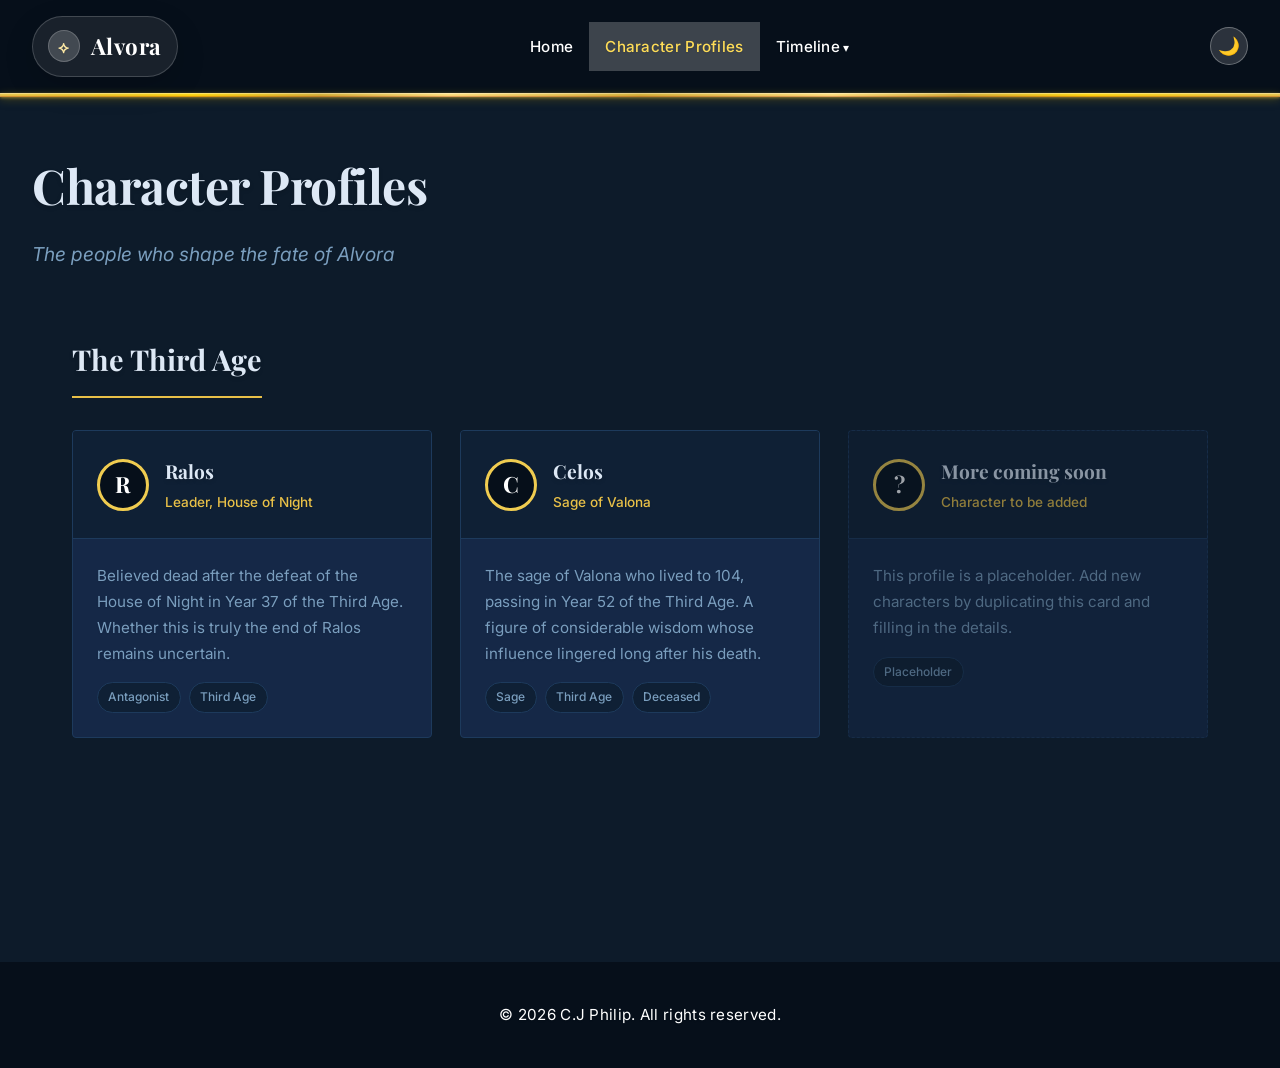
==== character-profiles.html @ 3d341a31 "Add files via upload" ====
<!DOCTYPE html>
<html lang="en">
<head>
    <meta charset="UTF-8">
    <meta name="viewport" content="width=device-width, initial-scale=1.0">
    <title>Character Profiles — Alvora</title>
    <link rel="icon" type="image/png" href="favicon.png">
    <link rel="preconnect" href="https://fonts.googleapis.com">
    <link rel="preconnect" href="https://fonts.gstatic.com" crossorigin>
    <link href="https://fonts.googleapis.com/css2?family=Inter:wght@300;400;500;600;700&family=Playfair+Display:wght@400;600;700&display=swap" rel="stylesheet">
    <link rel="stylesheet" href="styles.css">
    <meta id="meta-theme-color" name="theme-color" content="#071025">
    <script src="theme.js" defer></script>
</head>
<body>
    <header>
        <nav>
            <a href="index.html" class="logo"><span>Alvora</span></a>
            <button class="hamburger-menu" aria-label="Toggle menu"
                onclick="this.classList.toggle('active');document.querySelector('.nav-links').classList.toggle('mobile-open');">
                <span></span><span></span><span></span>
            </button>
            <ul class="nav-links">
                <li><a href="index.html">Home</a></li>
                <li><a href="character-profiles.html">Character Profiles</a></li>
                <li class="dropdown">
                    <span class="dropdown-toggle" role="button" aria-haspopup="true" aria-expanded="false">Timeline</span>
                    <div class="dropdown-content">
                        <a href="FirstAgeTimeline.html">First Age Timeline</a>
                        <a href="SecondAgeTimeline.html">Second Age Timeline</a>
                        <a href="ThirdAgeTimeline.html">Third Age Timeline</a>
                    </div>
                </li>
            </ul>
            <button class="theme-toggle" id="theme-toggle" aria-label="Toggle theme" aria-pressed="false">🌙</button>
        </nav>
    </header>

    <div class="page-content-wrapper">
        <div class="page-hero">
            <h1>Character Profiles</h1>
            <p class="subtitle">The people who shape the fate of Alvora</p>
        </div>

        <section class="profiles-section fade-in-section">
            <div class="age-group">
                <h2 class="age-label">The Third Age</h2>
                <div class="profiles-grid">

                    <div class="profile-card">
                        <div class="profile-header">
                            <div class="profile-avatar">R</div>
                            <div class="profile-meta">
                                <h3 class="profile-name">Ralos</h3>
                                <p class="profile-role">Leader, House of Night</p>
                            </div>
                        </div>
                        <div class="profile-body">
                            <p class="profile-desc">Believed dead after the defeat of the House of Night in Year 37 of the Third Age. Whether this is truly the end of Ralos remains uncertain.</p>
                            <div class="profile-tags">
                                <span class="tag">Antagonist</span>
                                <span class="tag">Third Age</span>
                            </div>
                        </div>
                    </div>

                    <div class="profile-card">
                        <div class="profile-header">
                            <div class="profile-avatar">C</div>
                            <div class="profile-meta">
                                <h3 class="profile-name">Celos</h3>
                                <p class="profile-role">Sage of Valona</p>
                            </div>
                        </div>
                        <div class="profile-body">
                            <p class="profile-desc">The sage of Valona who lived to 104, passing in Year 52 of the Third Age. A figure of considerable wisdom whose influence lingered long after his death.</p>
                            <div class="profile-tags">
                                <span class="tag">Sage</span>
                                <span class="tag">Third Age</span>
                                <span class="tag">Deceased</span>
                            </div>
                        </div>
                    </div>

                    <div class="profile-card profile-placeholder">
                        <div class="profile-header">
                            <div class="profile-avatar">?</div>
                            <div class="profile-meta">
                                <h3 class="profile-name">More coming soon</h3>
                                <p class="profile-role">Character to be added</p>
                            </div>
                        </div>
                        <div class="profile-body">
                            <p class="profile-desc">This profile is a placeholder. Add new characters by duplicating this card and filling in the details.</p>
                            <div class="profile-tags">
                                <span class="tag">Placeholder</span>
                            </div>
                        </div>
                    </div>

                </div>
            </div>
        </section>
    </div>

    <footer><p>© 2026 C.J Philip. All rights reserved.</p></footer>

    <script src="scroll-animations.js"></script>

    <style>
        .profiles-section { max-width: 1200px; margin: 0 auto; padding: 2rem 2rem 5rem; }
        .age-group { margin-bottom: 4rem; }
        .age-label {
            font-family: 'Playfair Display', 'Georgia', serif;
            font-size: 1.8rem; font-weight: 700;
            color: var(--dark-text); margin-bottom: 2rem;
            padding-bottom: 0.75rem;
            border-bottom: 2px solid var(--accent); display: inline-block;
        }
        .profiles-grid { display: grid; grid-template-columns: repeat(auto-fill, minmax(300px, 1fr)); gap: 1.75rem; }
        .profile-card { background: var(--surface); border: 1px solid var(--border); border-radius: 4px; overflow: hidden; transition: all 0.3s ease; }
        .profile-card:hover { border-color: var(--accent); box-shadow: 0 8px 24px rgba(0,0,0,0.1); transform: translateY(-2px); }
        .profile-placeholder { opacity: 0.6; border-style: dashed; }
        .profile-header { display: flex; align-items: center; gap: 1rem; padding: 1.5rem; background: var(--cream); border-bottom: 1px solid var(--border); }
        .profile-avatar {
            width: 52px; height: 52px; border-radius: 50%;
            background: var(--primary); color: white;
            font-family: 'Playfair Display', serif; font-size: 1.4rem; font-weight: 700;
            display: flex; align-items: center; justify-content: center;
            flex-shrink: 0; border: 3px solid var(--gold);
        }
        .profile-name { font-family: 'Playfair Display', 'Georgia', serif; font-size: 1.2rem; font-weight: 700; color: var(--dark-text); margin: 0 0 0.2rem; }
        .profile-role { font-size: 0.85rem; color: var(--accent); font-weight: 500; margin: 0; }
        .profile-body { padding: 1.5rem; }
        .profile-desc { color: var(--gray); font-size: 0.95rem; line-height: 1.7; margin-bottom: 1rem; }
        .profile-tags { display: flex; flex-wrap: wrap; gap: 0.5rem; }
        .tag { background: var(--cream); border: 1px solid var(--border); color: var(--gray); font-size: 0.75rem; font-weight: 500; padding: 0.25rem 0.65rem; border-radius: 999px; }
        @media (max-width: 768px) {
            .profiles-section { padding: 1.5rem 1.5rem 3rem; }
            .profiles-grid { grid-template-columns: 1fr; }
            .age-label { font-size: 1.5rem; }
        }
    </style>
</body>
</html>
---- styles.css ----
* {
    margin: 0;
    padding: 0;
    box-sizing: border-box;
}

:root {
    --primary: #8b0000;
    --accent: #c41e3a;
    --light: #fff2d9;
    --cream: #f5ead3;
    --surface: #ffffff;
    --gold: #d4af37;
    --gray: #5a5a5a;
    --border: #d4cfc4;
    --dark-text: #1a1a1a;
    --base-text-size: 16px;
    --transition-speed: 0.8s;
    --header-bg: #8b0000;
    --footer-bg: #8b0000;
}

/* ── Dark mode: auto (system) ───────────────────────────── */
@media (prefers-color-scheme: dark) {
    :root:not([data-theme="light"]) {
        --primary:   #060f1a;
        --accent:    #e8c048;
        --light:     #0d1b2a;
        --cream:     #0f2035;
        --surface:   #152847;
        --gold:      #f0cc50;
        --gray:      #7a9ebe;
        --border:    #1d3a5c;
        --dark-text: #dde8f5;
        --header-bg: #060f1a;
        --footer-bg: #060f1a;
    }
}

/* ── Dark mode: manual override ─────────────────────────── */
[data-theme="dark"] {
    --primary:   #060f1a;
    --accent:    #e8c048;
    --light:     #0d1b2a;
    --cream:     #0f2035;
    --surface:   #152847;
    --gold:      #f0cc50;
    --gray:      #7a9ebe;
    --border:    #1d3a5c;
    --dark-text: #dde8f5;
    --header-bg: #060f1a;
    --footer-bg: #060f1a;
}

/* ── Light mode: manual override ────────────────────────── */
[data-theme="light"] {
    --primary:   #8b0000;
    --accent:    #c41e3a;
    --light:     #fff2d9;
    --cream:     #f5ead3;
    --surface:   #ffffff;
    --gold:      #d4af37;
    --gray:      #5a5a5a;
    --border:    #d4cfc4;
    --dark-text: #1a1a1a;
    --header-bg: #8b0000;
    --footer-bg: #8b0000;
}

body {
    font-family: 'Inter', -apple-system, BlinkMacSystemFont, 'Segoe UI', 'Helvetica Neue', Arial, sans-serif;
    background: var(--light);
    font-size: var(--base-text-size);
    color: var(--dark-text);
    line-height: 1.7;
    overflow-x: hidden;
    font-weight: 400;
    transition: background 0.3s ease, color 0.3s ease;
}

/* Subtle text shadow for all text */
h1, h2, h3, h4, h5, h6, p, a, span, li {
    text-shadow: 0 1px 2px rgba(0, 0, 0, 0.1);
}

/* Stronger shadow for headings */
h1, h2, h3 {
    text-shadow: 0 2px 4px rgba(0, 0, 0, 0.15);
}

/* Hide scrollbar but keep scroll functionality */
html {
    scrollbar-width: none; /* Firefox */
    -ms-overflow-style: none; /* IE and Edge */
}

html::-webkit-scrollbar {
    display: none; /* Chrome, Safari, Opera */
}

body {
    scrollbar-width: none; /* Firefox */
    -ms-overflow-style: none; /* IE and Edge */
}

body::-webkit-scrollbar {
    display: none; /* Chrome, Safari, Opera */
}

/* Page load fade-in (not header) */
.page-content-wrapper {
    opacity: 0;
    animation: pageLoad 0.8s ease-in-out forwards;
}

@keyframes pageLoad {
    to {
        opacity: 1;
    }
}

/* Header stays visible */
header {
    opacity: 1 !important;
    animation: none !important;
}

/* Scroll fade-in animations */
.fade-in-section {
    opacity: 0;
    transform: translateY(30px);
    transition: opacity 0.9s ease-out, transform 0.9s ease-out;
}

.fade-in-section.is-visible {
    opacity: 1;
    transform: translateY(0);
}

/* Stagger animation delays for multiple items */
.fade-in-section:nth-child(1) { transition-delay: 0.1s; }
.fade-in-section:nth-child(2) { transition-delay: 0.2s; }
.fade-in-section:nth-child(3) { transition-delay: 0.3s; }
.fade-in-section:nth-child(4) { transition-delay: 0.4s; }
.fade-in-section:nth-child(5) { transition-delay: 0.5s; }
.fade-in-section:nth-child(6) { transition-delay: 0.6s; }

/* Header */
header {
    background: var(--header-bg);
    color: white;
    padding: 1rem 2rem;
    position: sticky;
    top: 0;
    z-index: 1000;
    box-shadow: 0 2px 12px rgba(0,0,0,0.15);
    border-bottom: 4px solid var(--gold);
    transition: background 0.3s ease;
}

header::after {
    content: '';
    position: absolute;
    bottom: -4px;
    left: 0;
    right: 0;
    height: 4px;
    background: linear-gradient(
        to right,
        rgba(212, 175, 55, 0.3) 0%,
        rgba(255, 215, 0, 0.8) 15%,
        rgba(212, 175, 55, 1) 25%,
        rgba(255, 223, 128, 0.9) 35%,
        rgba(212, 175, 55, 1) 50%,
        rgba(255, 223, 128, 0.9) 65%,
        rgba(212, 175, 55, 1) 75%,
        rgba(255, 215, 0, 0.8) 85%,
        rgba(212, 175, 55, 0.3) 100%
    );
    box-shadow: 
        0 1px 3px rgba(212, 175, 55, 0.6),
        0 2px 8px rgba(255, 215, 0, 0.3),
        inset 0 1px 1px rgba(255, 255, 255, 0.4),
        inset 0 -1px 1px rgba(139, 0, 0, 0.3);
}

nav {
    max-width: 1400px;
    margin: 0 auto;
    display: flex;
    justify-content: space-between;
    align-items: center;
}

.logo {
    display: inline-flex;
    align-items: center;
    gap: 0.65rem;
    padding: 0.65rem 0.95rem;
    border-radius: 999px;
    font-family: 'Playfair Display', 'Georgia', serif;
    font-size: 1.4rem;
    font-weight: 700;
    color: white;
    text-decoration: none;
    letter-spacing: 0.5px;
    background: rgba(255, 255, 255, 0.08);
    border: 1px solid rgba(255, 255, 255, 0.18);
    box-shadow: 0 10px 30px rgba(0, 0, 0, 0.15);
    transition: transform 0.25s ease, background 0.25s ease, border-color 0.25s ease;
}

.logo::before {
    content: '⟡';
    display: inline-flex;
    align-items: center;
    justify-content: center;
    width: 2rem;
    height: 2rem;
    border-radius: 50%;
    background: rgba(255, 255, 255, 0.18);
    color: #fce8a4;
    font-size: 1rem;
    box-shadow: inset 0 0 0 1px rgba(255, 255, 255, 0.2);
}

.logo:hover {
    transform: translateY(-2px);
    background: rgba(255, 255, 255, 0.14);
    border-color: rgba(255, 255, 255, 0.28);
}

/* Hamburger Menu Button */
.hamburger-menu {
    display: none;
    flex-direction: column;
    gap: 6px;
    background: none;
    border: none;
    cursor: pointer;
    padding: 0.5rem;
    z-index: 1001;
}

.hamburger-menu span {
    width: 25px;
    height: 3px;
    background: white;
    border-radius: 2px;
    transition: all 0.5s ease-in-out;
}

.hamburger-menu.active span:nth-child(1) {
    transform: rotate(45deg) translate(10px, 10px);
}

.hamburger-menu.active span:nth-child(2) {
    opacity: 0;
}

.hamburger-menu.active span:nth-child(3) {
    transform: rotate(-45deg) translate(7px, -7px);
}

.nav-links {
    display: flex;
    gap: 0;
    list-style: none;
    align-items: center;
}

.nav-links li {
    position: relative;
}

.nav-links a, .nav-links .dropdown-toggle {
    color: white;
    text-decoration: none;
    font-weight: 500;
    font-size: 0.95rem;
    padding: 0.75rem 1rem;
    display: block;
    transition: all 0.8s ease-in-out;
    cursor: pointer;
    background: none;
    border: none;
    font-family: inherit;
    letter-spacing: 0.3px;
}

.nav-links a:hover, .nav-links .dropdown-toggle:hover {
    background: rgba(255,255,255,0.15);
}

.nav-links a.active,
.dropdown-content a.active,
.dropdown-toggle.active {
    background: rgba(255, 255, 255, 0.22);
    color: #ffdd57;
}

:root[data-theme="light"] .nav-links a.active,
:root[data-theme="light"] .dropdown-content a.active,
:root[data-theme="light"] .dropdown-toggle.active {
    color: var(--dark-text);
    background: rgba(255, 255, 255, 0.32);
}

.dropdown.open .dropdown-content {
    display: block;
}

/* Dropdown */
.dropdown {
    position: relative;
}

.dropdown-content {
    display: none;
    position: absolute;
    top: 100%;
    right: 0;
    left: auto;
    background: var(--light);
    min-width: 220px;
    box-shadow: 0 8px 24px rgba(0,0,0,0.2);
    z-index: 1001;
    border: 2px solid var(--accent);
    border-radius: 4px;
}

.dropdown:hover .dropdown-content {
    display: block;
}

.dropdown-content a {
    color: var(--dark-text);
    padding: 1rem 1.5rem;
    display: block;
    white-space: nowrap;
    transition: all 0.8s ease-in-out;
    border-bottom: 1px solid var(--border);
}

.dropdown-content a:hover {
    background: var(--cream);
    color: var(--accent);
}

.dropdown-content a:last-child {
    border-bottom: none;
}

.dropdown-toggle::after {
    content: ' ▾';
    font-size: 0.8em;
}

/* Page Hero */
.page-hero {
    max-width: 1400px;
    margin: 0 auto;
    padding: 3rem 2rem 2rem;
}

.page-hero h1 {
    font-family: 'Playfair Display', 'Georgia', serif;
    font-size: 3rem;
    font-weight: 700;
    margin-bottom: 0.75rem;
    color: var(--dark-text);
    letter-spacing: -0.5px;
}

.page-hero .subtitle {
    font-size: 1.2rem;
    color: var(--gray);
    font-style: italic;
}

/* Home Page Hero */
.hero {
    max-width: 1400px;
    margin: 0 auto;
    padding: 5rem 2rem 4rem;
    display: flex;
    flex-direction: column;
    align-items: center;
    text-align: center;
}

.hero-avatar {
    width: 200px;
    height: 200px;
    border-radius: 50%;
    margin-bottom: 2rem;
    box-shadow: 0 8px 24px rgba(0,0,0,0.15);
    border: 4px solid var(--gold);
}

.hero-content h1 {
    font-family: 'Playfair Display', 'Georgia', serif;
    font-size: 5.5rem;
    font-weight: 700;
    line-height: 0.95;
    margin-bottom: 1.5rem;
    letter-spacing: -2px;
    color: var(--dark-text);
}

.hero-content .initials {
    color: var(--accent);
}

.hero-content .tagline {
    font-size: 1.4rem;
    color: var(--gray);
    margin-bottom: 2.5rem;
    font-weight: 300;
    font-style: italic;
    letter-spacing: 0.3px;
}

.hero-content .description {
    font-size: 1.15rem;
    margin-bottom: 2.5rem;
    line-height: 1.9;
    color: var(--dark-text);
}

.social-links {
    display: flex;
    gap: 1rem;
    justify-content: center;
}

.social-links a {
    padding: 0.85rem 2rem;
    background: var(--primary);
    color: white;
    text-decoration: none;
    font-weight: 400;
    transition: all 0.8s ease-in-out;
    border: 2px solid var(--primary);
    border-radius: 2px;
    font-size: 0.95rem;
    letter-spacing: 0.5px;
    box-shadow: 0 2px 8px rgba(139, 0, 0, 0.3);
}

.social-links a:hover {
    background: var(--accent);
    border-color: var(--accent);
    transform: translateY(-2px);
    box-shadow: 0 4px 12px rgba(196, 30, 58, 0.4);
}

.hero-visual {
    display: none;
}

.visual-box {
    position: absolute;
    background: var(--primary);
    box-shadow: 0 8px 24px rgba(139, 0, 0, 0.4);
    position: relative;
    overflow: hidden;
}

.visual-box::before {
    content: '';
    position: absolute;
    top: 0;
    left: 0;
    right: 0;
    bottom: 0;
    background-image: 
        repeating-linear-gradient(
            45deg,
            transparent,
            transparent 10px,
            rgba(255, 255, 255, 0.03) 10px,
            rgba(255, 255, 255, 0.03) 20px
        ),
        repeating-linear-gradient(
            -45deg,
            transparent,
            transparent 10px,
            rgba(0, 0, 0, 0.03) 10px,
            rgba(0, 0, 0, 0.03) 20px
        );
    mix-blend-mode: overlay;
}

.visual-box::after {
    content: '';
    position: absolute;
    top: 0;
    left: 0;
    right: 0;
    bottom: 0;
    background: radial-gradient(
        circle at 30% 30%,
        rgba(255, 255, 255, 0.15) 0%,
        transparent 50%
    );
}

.visual-box:nth-child(1) {
    width: 250px;
    height: 250px;
    top: 30px;
    right: 100px;
    animation: float 6s ease-in-out infinite;
    opacity: 0.95;
    z-index: 1;
}

.visual-box:nth-child(2) {
    width: 180px;
    height: 180px;
    top: 100px;
    right: 300px;
    background: var(--accent);
    animation: float 8s ease-in-out infinite;
    opacity: 0.9;
    z-index: 2;
}

.visual-box:nth-child(3) {
    width: 140px;
    height: 140px;
    top: 200px;
    right: 180px;
    opacity: 0.85;
    animation: float 7s ease-in-out infinite;
    z-index: 3;
}

@keyframes float {
    0%, 100% { transform: translateY(0px) rotate(0deg); }
    50% { transform: translateY(-20px) rotate(2deg); }
}

/* Section Styling */
section {
    max-width: 1400px;
    margin: 0 auto;
    padding: 4rem 2rem;
}

.section-title {
    font-family: 'Playfair Display', 'Georgia', serif;
    font-size: 2.5rem;
    font-weight: 700;
    margin-bottom: 3rem;
    color: var(--dark-text);
    letter-spacing: -0.5px;
    text-align: center;
}

/* Featured Content Section */
.featured-content {
    background: var(--cream);
    border-top: 3px solid var(--accent);
    box-shadow: 0 2px 12px rgba(0,0,0,0.05);
}

.featured-grid {
    display: grid;
    grid-template-columns: repeat(auto-fit, minmax(250px, 1fr));
    gap: 2.5rem;
}

.feature-card {
    background: white;
    padding: 2.5rem;
    border-radius: 4px;
    border: 1px solid var(--border);
    text-decoration: none;
    color: var(--dark-text);
    transition: all 0.9s ease-in-out;
    text-align: center;
    box-shadow: 0 2px 8px rgba(0,0,0,0.05);
}

.feature-card:hover {
    border-color: var(--accent);
    transform: translateY(-8px);
    box-shadow: 0 12px 28px rgba(0,0,0,0.15);
    background: var(--light);
}

.feature-icon {
    font-size: 3.5rem;
    margin-bottom: 1.25rem;
}

.feature-card h3 {
    font-family: 'Playfair Display', 'Georgia', serif;
    font-size: 1.5rem;
    margin-bottom: 1rem;
    color: var(--dark-text);
    font-weight: 600;
    letter-spacing: 0.3px;
}

.feature-card p {
    font-size: 1rem;
    color: var(--gray);
    line-height: 1.7;
}

/* About Section */
.about-section {
    background: var(--cream);
    box-shadow: inset 0 2px 12px rgba(0,0,0,0.03);
}

.about-content {
    max-width: 850px;
    margin: 0 auto;
}

.about-content p {
    font-size: 1.15rem;
    line-height: 2;
    margin-bottom: 1.75rem;
    color: var(--dark-text);
}

.about-content p:first-child:first-letter {
    font-size: 2.5em;
    font-family: 'Playfair Display', 'Georgia', serif;
    float: left;
    line-height: 0.8;
    margin: 0.1em 0.1em 0 0;
    color: var(--accent);
}

/* Filter Buttons */
.filter-buttons {
    display: flex;
    gap: 12px;
    margin-bottom: 2.5rem;
    flex-wrap: wrap;
}

.filter-btn {
    padding: 0.65rem 1.75rem;
    border-radius: 2px;
    border: 1px solid var(--dark-text);
    background: white;
    cursor: pointer;
    font-weight: 400;
    font-size: 0.95rem;
    transition: all 0.8s ease-in-out;
    color: var(--dark-text);
    letter-spacing: 0.3px;
    box-shadow: 0 2px 4px rgba(0,0,0,0.05);
}

.filter-btn:hover {
    background: var(--dark-text);
    color: white;
    transform: translateY(-1px);
    box-shadow: 0 4px 8px rgba(0,0,0,0.15);
}

.filter-btn.active {
    background: var(--dark-text);
    color: white;
    box-shadow: 0 4px 8px rgba(0,0,0,0.15);
}

/* Content Grids */
.content-grid {
    display: grid;
    grid-template-columns: repeat(auto-fill, minmax(200px, 1fr));
    gap: 2.5rem;
}

.video-grid {
    display: grid;
    grid-template-columns: repeat(auto-fill, minmax(280px, 1fr));
    gap: 2rem;
}

/* Video Cards */
.video-card {
    background: white;
    border-radius: 4px;
    overflow: hidden;
    transition: all 0.8s ease-in-out;
    cursor: pointer;
    box-shadow: 0 2px 8px rgba(0,0,0,0.08);
}

.video-card:hover {
    transform: translateY(-6px);
    box-shadow: 0 12px 24px rgba(0,0,0,0.15);
}

.video-thumbnail {
    aspect-ratio: 16/9;
    background: #000;
    position: relative;
    overflow: hidden;
}

.video-thumbnail img {
    width: 100%;
    height: 100%;
    object-fit: cover;
    transition: transform 0.8s ease-in-out;
}

.video-card:hover .video-thumbnail img {
    transform: scale(1.05);
}

.video-info {
    padding: 1.25rem;
}

.video-title {
    font-weight: 600;
    font-size: 1rem;
    line-height: 1.5;
    margin-bottom: 0.65rem;
    display: -webkit-box;
    -webkit-line-clamp: 2;
    line-clamp: 2;
    -webkit-box-orient: vertical;
    overflow: hidden;
}

.video-meta {
    color: var(--gray);
    font-size: 0.9rem;
}

/* Film/Book Cards */
.film-card, .book-card {
    cursor: pointer;
    transition: transform 0.9s ease-in-out;
}

.film-card:hover, .book-card:hover {
    transform: translateY(-10px);
}

.film-card img, .book-card img {
    width: 100%;
    border-radius: 4px;
    box-shadow: 0 4px 16px rgba(0,0,0,0.2);
    transition: all 0.9s ease-in-out;
}

.film-card:hover img, .book-card:hover img {
    box-shadow: 0 12px 32px rgba(0,0,0,0.3);
}

.film-title, .book-title {
    margin-top: 1rem;
    font-weight: 600;
    text-align: center;
    font-size: 0.95rem;
    line-height: 1.4;
}

.film-rating, .book-rating {
    text-align: center;
    margin-top: 0.65rem;
    color: var(--accent);
    font-weight: bold;
    font-size: 1.1rem;
}

/* Channel Cards */
.channels-grid {
    display: grid;
    grid-template-columns: repeat(auto-fit, minmax(300px, 1fr));
    gap: 2.5rem;
    margin-bottom: 3rem;
}

.channel-card {
    background: white;
    padding: 3rem;
    border-radius: 4px;
    border: 3px solid var(--accent);
    text-align: center;
    transition: all 0.9s ease-in-out;
    box-shadow: 0 2px 12px rgba(0,0,0,0.08);
    position: relative;
    overflow: hidden;
    background-size: cover;
    background-position: center;
    scrollbar-width: none; /* Firefox */
    -ms-overflow-style: none; /* IE and Edge */
}

.channel-card::-webkit-scrollbar {
    display: none; /* Chrome, Safari, Opera */
}

/* Reviews channel - red castle background */
#channel-reviews {
    background-image: url('bg-castle.png');
}

/* Gaming channel - minecraft background */
#channel-gaming {
    background-image: url('bg-minecraft.jpg');
}

/* Darkening overlay for readability */
.channel-card::before {
    content: '';
    position: absolute;
    top: 0;
    left: 0;
    right: 0;
    bottom: 0;
    background: rgba(0, 0, 0, 0.5);
    z-index: 1;
    transition: all 0.9s ease-in-out;
}

.channel-card:hover::before {
    background: rgba(0, 0, 0, 0.4);
}

/* Gold outline above overlay */
.channel-card::after {
    content: '';
    position: absolute;
    top: 6px;
    left: 6px;
    right: 6px;
    bottom: 6px;
    border: 2px solid var(--gold);
    border-radius: 1px;
    z-index: 3;
    pointer-events: none;
}

/* Ensure content is above overlay */
.channel-card > * {
    position: relative;
    z-index: 2;
}

.channel-avatar {
    width: 120px;
    height: 120px;
    border-radius: 50%;
    margin-bottom: 1.5rem;
    box-shadow: 0 4px 12px rgba(0,0,0,0.15);
    border: 3px solid var(--accent);
    position: relative;
    z-index: 2;
}

.channel-card:hover {
    border-color: var(--accent);
    transform: translateY(-6px);
    box-shadow: 0 12px 28px rgba(0,0,0,0.15);
}

.channel-card h3 {
    font-family: 'Playfair Display', 'Georgia', serif;
    font-size: 1.75rem;
    margin-bottom: 0.5rem;
    font-weight: 600;
    color: white;
    text-shadow: 2px 2px 4px rgba(0,0,0,0.8);
}

.channel-card p {
    color: white !important;
    font-style: italic;
    margin-bottom: 1.5rem;
    text-shadow: 1px 1px 3px rgba(0,0,0,0.8);
}

.channel-btn {
    display: inline-block;
    padding: 0.85rem 2.5rem;
    background: #ff0000;
    color: white;
    text-decoration: none;
    border-radius: 2px;
    font-weight: 500;
    transition: all 0.8s ease-in-out;
    letter-spacing: 0.3px;
    box-shadow: 0 4px 12px rgba(255, 0, 0, 0.3);
}

.channel-btn:hover {
    background: #cc0000;
    transform: scale(1.05);
    box-shadow: 0 6px 16px rgba(204, 0, 0, 0.4);
}

/* Tabs */
.tabs {
    display: flex;
    gap: 12px;
    margin-bottom: 2.5rem;
}

.tab-btn {
    padding: 0.75rem 2rem;
    border-radius: 2px;
    border: 1px solid var(--dark-text);
    background: white;
    cursor: pointer;
    font-weight: 400;
    transition: all 0.8s ease-in-out;
    letter-spacing: 0.3px;
    box-shadow: 0 2px 4px rgba(0,0,0,0.05);
}

.tab-btn:hover {
    background: var(--dark-text);
    color: white;
    transform: translateY(-1px);
    box-shadow: 0 4px 8px rgba(0,0,0,0.15);
}

.tab-btn.active {
    background: var(--dark-text);
    color: white;
    box-shadow: 0 4px 8px rgba(0,0,0,0.15);
}

/* Full page embed */
.full-page-embed {
    position: fixed;
    top: 65px;
    left: 0;
    width: 100%;
    height: calc(100vh - 65px);
    border: none;
    background: white;
}

/* Footer */
footer {
    background: var(--footer-bg);
    color: white;
    text-align: center;
    padding: 2.5rem;
    margin-top: 5rem;
    font-size: 0.95rem;
    letter-spacing: 0.3px;
    transition: background 0.3s ease;
}

/* Settings Page Styles */
.settings-container {
    max-width: 900px;
    margin: 0 auto;
    padding: 3rem 2rem;
}

.settings-title {
    font-size: 3rem;
    color: var(--primary);
    margin-bottom: 0.5rem;
    font-family: 'Playfair Display', serif;
}

.settings-subtitle {
    color: #666;
    font-size: 1.2rem;
    margin-bottom: 3rem;
}

.settings-section {
    background: white;
    border-radius: 12px;
    padding: 2rem;
    margin-bottom: 2rem;
    box-shadow: 0 2px 12px rgba(0,0,0,0.08);
    border: 2px solid var(--accent);
}

.section-title {
    font-size: 1.5rem;
    color: var(--primary);
    margin-bottom: 1.5rem;
    padding-bottom: 0.75rem;
    border-bottom: 2px solid var(--gold);
    font-family: 'Playfair Display', serif;
}

.setting-item {
    display: flex;
    justify-content: space-between;
    align-items: center;
    padding: 1.5rem 0;
    border-bottom: 1px solid #f0f0f0;
}

.setting-item:last-child {
    border-bottom: none;
}

.setting-info {
    flex: 1;
}

.setting-info label {
    font-weight: 600;
    color: var(--primary);
    font-size: 1.1rem;
    display: block;
    margin-bottom: 0.25rem;
}

.setting-description {
    color: #666;
    font-size: 0.9rem;
    margin: 0;
}

.setting-control {
    margin-left: 2rem;
}

.setting-select {
    padding: 0.75rem 1.25rem;
    border: 2px solid var(--accent);
    border-radius: 8px;
    font-size: 1rem;
    background: white;
    color: var(--primary);
    cursor: pointer;
    transition: all 0.3s ease;
    min-width: 200px;
}

.setting-select:hover {
    border-color: var(--gold);
    box-shadow: 0 2px 8px rgba(0,0,0,0.1);
}

.setting-select:focus {
    outline: none;
    border-color: var(--gold);
    box-shadow: 0 0 0 3px rgba(212, 175, 55, 0.2);
}

/* Toggle Switch */
.toggle-switch {
    position: relative;
    display: inline-block;
    width: 60px;
    height: 34px;
}

.toggle-switch input {
    opacity: 0;
    width: 0;
    height: 0;
}

.toggle-slider {
    position: absolute;
    cursor: pointer;
    top: 0;
    left: 0;
    right: 0;
    bottom: 0;
    background-color: #ccc;
    transition: 0.4s;
    border-radius: 34px;
}

.toggle-slider:before {
    position: absolute;
    content: "";
    height: 26px;
    width: 26px;
    left: 4px;
    bottom: 4px;
    background-color: white;
    transition: 0.4s;
    border-radius: 50%;
}

.toggle-switch input:checked + .toggle-slider {
    background-color: var(--accent);
}

.toggle-switch input:checked + .toggle-slider:before {
    transform: translateX(26px);
}

.toggle-slider:hover {
    box-shadow: 0 2px 8px rgba(0,0,0,0.2);
}

/* Settings Actions */
.settings-actions {
    display: flex;
    gap: 1rem;
    justify-content: flex-end;
    margin-top: 2rem;
}

.btn-reset,
.btn-save {
    padding: 1rem 2.5rem;
    border: none;
    border-radius: 8px;
    font-size: 1.1rem;
    font-weight: 600;
    cursor: pointer;
    transition: all 0.3s ease;
}

.btn-reset {
    background: #f5f5f5;
    color: #666;
    border: 2px solid #ddd;
}

.btn-reset:hover {
    background: #e0e0e0;
    transform: translateY(-2px);
    box-shadow: 0 4px 12px rgba(0,0,0,0.1);
}

.btn-save {
    background: var(--accent);
    color: white;
    border: 2px solid var(--accent);
}

.btn-save:hover {
    background: var(--gold);
    border-color: var(--gold);
    color: var(--primary);
    transform: translateY(-2px);
    box-shadow: 0 4px 12px rgba(0,0,0,0.2);
}

/* Settings Note */
.settings-note {
    margin-top: 2rem;
    padding: 1.5rem;
    background: #f8f8f8;
    border-left: 4px solid var(--gold);
    border-radius: 8px;
}

.settings-note p {
    margin: 0;
    color: #666;
    font-size: 0.95rem;
}

/* Settings Notification */
.settings-notification {
    position: fixed;
    bottom: 2rem;
    right: 2rem;
    background: var(--accent);
    color: white;
    padding: 1rem 2rem;
    border-radius: 8px;
    box-shadow: 0 4px 20px rgba(0,0,0,0.3);
    font-weight: 600;
    z-index: 10000;
    opacity: 0;
    transform: translateY(20px);
    transition: all 0.3s ease;
}

.settings-notification.show {
    opacity: 1;
    transform: translateY(0);
}

/* Reduce Motion Class */
body.reduce-motion * {
    animation: none !important;
    transition-duration: 0s !important;
}

/* Responsive */
@media (max-width: 768px) {
    .setting-item {
        flex-direction: column;
        align-items: flex-start;
        gap: 1rem;
    }

    .setting-control {
        margin-left: 0;
        width: 100%;
    }

    .setting-select {
        width: 100%;
    }

    .settings-actions {
        flex-direction: column;
    }

    .btn-reset,
    .btn-save {
        width: 100%;
    }
}

/* Feedback Form Styles */
.feedback-container {
    max-width: 800px;
    margin: 0 auto;
    padding: 3rem 2rem;
}

.feedback-title {
    font-size: 3rem;
    color: var(--primary);
    margin-bottom: 0.5rem;
    font-family: 'Playfair Display', serif;
}

.feedback-subtitle {
    color: #666;
    font-size: 1.2rem;
    margin-bottom: 3rem;
}

.feedback-form {
    background: white;
    border-radius: 12px;
    padding: 2.5rem;
    box-shadow: 0 2px 12px rgba(0,0,0,0.08);
    border: 2px solid var(--accent);
}

.form-group {
    margin-bottom: 2rem;
}

.form-label {
    display: block;
    font-weight: 600;
    color: var(--primary);
    font-size: 1.1rem;
    margin-bottom: 0.75rem;
}

.required {
    color: var(--accent);
}

.optional {
    font-weight: 400;
    color: #999;
    font-size: 0.9rem;
}

.form-input,
.form-textarea {
    width: 100%;
    padding: 1rem 1.25rem;
    border: 2px solid #e0e0e0;
    border-radius: 8px;
    font-size: 1rem;
    font-family: 'Inter', sans-serif;
    transition: all 0.3s ease;
    background: #fafafa;
}

.form-input:focus,
.form-textarea:focus {
    outline: none;
    border-color: var(--gold);
    background: white;
    box-shadow: 0 0 0 3px rgba(212, 175, 55, 0.1);
}

.form-textarea {
    resize: vertical;
    min-height: 150px;
}

.form-actions {
    margin-top: 2rem;
}

.btn-submit {
    background: var(--accent);
    color: white;
    border: 2px solid var(--accent);
    padding: 1rem 3rem;
    border-radius: 8px;
    font-size: 1.1rem;
    font-weight: 600;
    cursor: pointer;
    transition: all 0.3s ease;
    width: 100%;
}

.btn-submit:hover {
    background: var(--gold);
    border-color: var(--gold);
    color: var(--primary);
    transform: translateY(-2px);
    box-shadow: 0 4px 12px rgba(0,0,0,0.2);
}

.form-status {
    margin-top: 1.5rem;
    display: none;
}

.status-loading,
.status-success,
.status-error {
    padding: 1rem 1.5rem;
    border-radius: 8px;
    font-weight: 500;
}

.status-loading {
    background: #fff3cd;
    color: #856404;
    border: 1px solid #ffeaa7;
}

.status-success {
    background: #d4edda;
    color: #155724;
    border: 1px solid #c3e6cb;
}

.status-error {
    background: #f8d7da;
    color: #721c24;
    border: 1px solid #f5c6cb;
}

.feedback-info {
    margin-top: 3rem;
    padding: 2rem;
    background: #f8f8f8;
    border-radius: 12px;
    border-left: 4px solid var(--gold);
}

.feedback-info h3 {
    color: var(--primary);
    margin-bottom: 1rem;
    font-size: 1.3rem;
}

.feedback-info p {
    margin-bottom: 0.75rem;
    color: #666;
}

.feedback-info a {
    color: var(--accent);
    text-decoration: none;
    font-weight: 600;
    transition: color 0.3s ease;
}

.feedback-info a:hover {
    color: var(--gold);
}

.privacy-note {
    font-size: 0.9rem;
    margin-top: 1rem;
    font-style: italic;
}

/* Responsive Feedback Form */
@media (max-width: 768px) {
    .feedback-container {
        padding: 2rem 1rem;
    }

    .feedback-title {
        font-size: 2.2rem;
    }

    .feedback-form {
        padding: 1.5rem;
    }

    .btn-submit {
        padding: 0.875rem 2rem;
    }
}

/* Responsive - Tablet & Small Desktop (768px - 968px) */
@media (max-width: 968px) {
    .hero {
        padding: 3rem 2rem;
    }
    
    .hero-content h1 {
        font-size: 3.5rem;
    }
    
    .featured-grid {
        grid-template-columns: 1fr;
    }
    
    .about-content p {
        font-size: 1.05rem;
    }
    
    .section-title {
        font-size: 2rem;
    }
    
    .logo {
        font-size: 1.3rem;
    }
    
    .content-grid {
        grid-template-columns: repeat(auto-fill, minmax(150px, 1fr));
        gap: 1.5rem;
    }
    
    .video-grid {
        grid-template-columns: 1fr;
    }
    
    .full-page-embed {
        top: 55px;
        height: calc(100vh - 55px);
    }
}

/* Responsive - Mobile Tablets (768px and below) */
@media (max-width: 768px) {
    /* Show hamburger menu */
    .hamburger-menu {
        display: flex;
    }
    
    nav {
        flex-wrap: wrap;
    }
    
    .nav-links {
        position: absolute;
        top: 65px;
        left: 0;
        right: 0;
        background: var(--primary);
        flex-direction: column;
        width: 100%;
        max-height: 0;
        overflow: hidden;
        transition: max-height 0.5s ease-in-out;
        border-bottom: 4px solid var(--gold);
        gap: 0;
    }
    
    .nav-links.active {
        max-height: 100vh;
        padding-bottom: 1rem;
    }
    
    .nav-links li {
        width: 100%;
        border-bottom: 1px solid rgba(255, 255, 255, 0.1);
    }
    
    .nav-links li:last-child {
        border-bottom: none;
    }
    
    .nav-links a, .nav-links .dropdown-toggle {
        padding: 1rem 2rem;
        font-size: 0.9rem;
    }
    
    .dropdown-content {
        position: static !important;
        display: none !important;
        background: rgba(0, 0, 0, 0.2) !important;
        border: none !important;
        border-radius: 0 !important;
        box-shadow: none !important;
        min-width: auto !important;
    }
    
    .dropdown.open .dropdown-content {
        display: block !important;
    }
    
    .dropdown-content a {
        color: rgba(255, 255, 255, 0.9) !important;
        border: none !important;
        padding: 0.75rem 3.5rem !important;
    }
    
    .dropdown-content a:hover {
        background: rgba(255, 255, 255, 0.15) !important;
    }
    
    .dropdown-toggle::after {
        float: right;
        margin-right: 1rem;
    }
    
    .logo {
        font-size: 1.2rem;
    }
    
    header {
        padding: 0.75rem 1rem;
    }
    
    nav {
        display: flex;
        justify-content: space-between;
        align-items: center;
    }
    
    .hero {
        padding: 2rem 1.5rem 1.5rem;
    }
    
    .hero-content h1 {
        font-size: 2.8rem;
        line-height: 1;
        margin-bottom: 1rem;
    }
    
    .hero-avatar {
        width: 150px;
        height: 150px;
        margin-bottom: 1.5rem;
    }
    
    .hero-content .tagline {
        font-size: 1rem;
        margin-bottom: 1.5rem;
    }
    
    .hero-content .description {
        font-size: 0.95rem;
        margin-bottom: 1.5rem;
    }
    
    .social-links {
        flex-wrap: wrap;
        gap: 0.75rem;
    }
    
    .social-links a {
        padding: 0.75rem 1.5rem;
        font-size: 0.85rem;
    }
    
    .about-section, .featured-content {
        padding: 2rem 1.5rem;
    }
    
    .section-title {
        font-size: 1.75rem;
        margin-bottom: 1.5rem;
    }
    
    .feature-card {
        padding: 1.75rem;
    }
    
    .feature-icon {
        font-size: 2.5rem;
        margin-bottom: 1rem;
    }
    
    footer {
        padding: 1.5rem;
        margin-top: 3rem;
    }
}

/* Responsive - Small Mobile (480px and below) */
@media (max-width: 480px) {
    .logo {
        font-size: 1rem;
    }
    
    .hamburger-menu span {
        width: 22px;
        height: 2.5px;
    }
    
    .hero {
        padding: 1.5rem 1rem;
    }
    
    .hero-content h1 {
        font-size: 2rem;
        margin-bottom: 0.75rem;
    }
    
    .hero-avatar {
        width: 120px;
        height: 120px;
        margin-bottom: 1rem;
    }
    
    .hero-content .tagline {
        font-size: 0.9rem;
        margin-bottom: 1.25rem;
    }
    
    .hero-content .description {
        font-size: 0.85rem;
        line-height: 1.6;
        margin-bottom: 1.25rem;
    }
    
    .social-links {
        gap: 0.5rem;
    }
    
    .social-links a {
        padding: 0.65rem 1.25rem;
        font-size: 0.75rem;
        flex: 1;
        min-width: 80px;
    }
    
    section {
        padding: 1.5rem 1rem;
    }
    
    .section-title {
        font-size: 1.5rem;
        margin-bottom: 1.25rem;
    }
    
    .about-content p {
        font-size: 0.95rem;
        line-height: 1.7;
        margin-bottom: 1rem;
    }
    
    .feature-card {
        padding: 1.25rem;
    }
    
    .feature-card h3 {
        font-size: 1.2rem;
        margin-bottom: 0.75rem;
    }
    
    .feature-card p {
        font-size: 0.9rem;
    }
    
    .feature-icon {
        font-size: 2rem;
        margin-bottom: 0.75rem;
    }
    
    footer {
        padding: 1rem;
        font-size: 0.85rem;
    }
    
    .nav-links a, .nav-links .dropdown-toggle {
        padding: 0.85rem 1.5rem;
        font-size: 0.85rem;
    }
    
    .dropdown-content a {
        padding: 0.65rem 3rem !important;
    }
}


/* Sidebar Toggle Button */
/* Sidebar Mode */
body.sidebar-mode header {
    position: fixed;
    top: 0;
    left: 0;
    width: 250px;
    height: 100vh;
    padding: 2rem 0;
    flex-direction: column;
    border-bottom: none;
    border-right: 4px solid var(--gold);
    z-index: 1000;
}

body.sidebar-mode nav {
    flex-direction: column;
    align-items: flex-start;
    height: 100%;
    padding: 0 1.5rem;
}

body.sidebar-mode .logo {
    margin-bottom: 3rem;
    font-size: 1.8rem;
}

body.sidebar-mode .nav-links {
    flex-direction: column;
    width: 100%;
    gap: 0;
}

body.sidebar-mode .nav-links > li {
    width: 100%;
    margin: 0;
}

body.sidebar-mode .nav-links > li > a,
body.sidebar-mode .dropdown-toggle {
    display: block;
    padding: 1rem 1.5rem;
    width: 100%;
    text-align: left;
    transition: all 0.3s ease;
    border-radius: 4px;
}

body.sidebar-mode .nav-links > li > a:hover,
body.sidebar-mode .dropdown-toggle:hover {
    background: rgba(255, 255, 255, 0.1);
    transform: translateX(5px);
}

body.sidebar-mode .dropdown-content {
    position: static;
    display: none;
    background: rgba(0, 0, 0, 0.2);
    border: none;
    border-radius: 4px;
    margin: 0.5rem 0;
    padding: 0.5rem 0;
}

body.sidebar-mode .dropdown.open .dropdown-content {
    display: block;
}

body.sidebar-mode .dropdown-content a {
    padding: 0.75rem 2.5rem;
}

body.sidebar-mode .dropdown-content a:hover {
    background: rgba(255, 255, 255, 0.1);
}

/* Adjust content when sidebar is active */
body.sidebar-mode .page-content-wrapper,
body.sidebar-mode .settings-container,
body.sidebar-mode .feedback-container {
    margin-left: 250px;
}

body.sidebar-mode .full-page-embed {
    left: 250px;
    width: calc(100% - 250px);
}

/* Settings Gear Icon */
.settings-icon {
    font-size: 2.2rem;
    display: inline-flex;
    align-items: center;
    justify-content: center;
}

body.sidebar-mode .settings-icon {
    font-size: 2rem;
}

/* Video Plans Icon */
.video-plans-icon {
    font-size: 2rem;
    display: inline-flex;
    align-items: center;
    justify-content: center;
    transition: transform 0.5s ease;
}

.video-plans-icon:hover {
    transform: scale(1.15);
}

body.sidebar-mode .video-plans-icon {
    font-size: 1.8rem;
}

/* Fix footer in sidebar mode */
body.sidebar-mode footer {
    margin-left: 250px;
}

body.sidebar-mode .page-content-wrapper {
    min-height: calc(100vh - 200px);
}

/* Sidebar Mode */
body.sidebar-mode header {
    position: fixed;
    top: 0;
    left: 0;
    width: 250px;
    height: 100vh;
    padding: 0;
    border-bottom: none;
    border-right: 4px solid var(--gold);
    overflow-y: auto;
    scrollbar-width: none;
    -ms-overflow-style: none;
}

body.sidebar-mode header::-webkit-scrollbar {
    display: none;
}

body.sidebar-mode nav {
    flex-direction: column;
    align-items: flex-start;
    padding: 2rem 1.5rem;
    height: 100%;
}

body.sidebar-mode .logo {
    margin-bottom: 3rem;
    font-size: 1.8rem;
}

body.sidebar-mode .nav-links {
    flex-direction: column;
    width: 100%;
    gap: 0;
}

body.sidebar-mode .nav-links li {
    width: 100%;
    margin: 0;
}

body.sidebar-mode .nav-links a,
body.sidebar-mode .dropdown-toggle {
    display: block;
    padding: 1rem 1.5rem;
    width: 100%;
    text-align: left;
    border-radius: 6px;
    transition: all 0.8s ease-in-out;
    color: white;
}

body.sidebar-mode .nav-links a:hover,
body.sidebar-mode .dropdown-toggle:hover {
    background: rgba(212, 175, 55, 0.2);
    transform: translateX(10px);
}

body.sidebar-mode .dropdown {
    position: relative;
}

body.sidebar-mode .dropdown-content {
    position: static;
    opacity: 1;
    visibility: visible;
    transform: none;
    background: rgba(0, 0, 0, 0.3);
    border: none;
    border-radius: 6px;
    margin-top: 0.5rem;
    margin-bottom: 0.5rem;
    max-height: 0;
    overflow: hidden;
    transition: max-height 0.8s ease-in-out, padding 0.8s ease-in-out;
    padding: 0 0.5rem;
}

body.sidebar-mode .dropdown:hover .dropdown-content {
    max-height: 500px;
    padding: 0.5rem;
}

body.sidebar-mode .dropdown-content a {
    padding: 0.75rem 1rem;
    margin: 0.25rem 0;
    color: white;
}

body.sidebar-mode .layout-toggle {
    margin-top: auto;
    margin-left: 0;
    width: 100%;
}

body.sidebar-mode .toggle-icon {
    transform: rotate(90deg);
}

/* Mobile - disable sidebar mode */
@media (max-width: 968px) {
    body.sidebar-mode {
        margin-left: 0;
    }
    
    body.sidebar-mode header {
        position: sticky;
        width: 100%;
        height: auto;
        border-right: none;
        border-bottom: 4px solid var(--gold);
    }
    
    body.sidebar-mode nav {
        flex-direction: row;
        padding: 1rem 2rem;
    }
    
    body.sidebar-mode .nav-links {
        flex-direction: row;
    }
    
    body.sidebar-mode .logo {
        margin-bottom: 0;
        font-size: 1.5rem;
    }
    
    body.sidebar-mode .layout-toggle {
        margin-top: 0;
        margin-left: auto;
        width: auto;
    }
    
    body.sidebar-mode .toggle-icon {
        transform: none;
    }
}
/* ── Theme Toggle Button ─────────────────────────────────── */
.theme-toggle {
    background: rgba(255, 255, 255, 0.15);
    border: 1px solid rgba(255, 255, 255, 0.3);
    border-radius: 999px;
    color: white;
    cursor: pointer;
    font-size: 1.1rem;
    width: 38px;
    height: 38px;
    display: flex;
    align-items: center;
    justify-content: center;
    margin-left: 0.5rem;
    transition: background 0.3s ease, transform 0.3s ease, border-color 0.3s ease;
    flex-shrink: 0;
}

.theme-toggle:hover {
    background: rgba(255, 255, 255, 0.28);
    border-color: var(--gold);
    transform: rotate(15deg) scale(1.1);
}

/* ── Dark mode surface overrides ─────────────────────────── */
[data-theme="dark"] .feature-card,
[data-theme="dark"] .profile-card,
[data-theme="dark"] .channel-card:not([style*="background-image"]) {
    background: var(--surface);
}

[data-theme="dark"] .featured-content,
[data-theme="dark"] .about-section {
    background: var(--cream);
}

[data-theme="dark"] .filter-btn,
[data-theme="dark"] .tab-btn {
    background: var(--surface);
    color: var(--dark-text);
    border-color: var(--border);
}

[data-theme="dark"] .filter-btn:hover,
[data-theme="dark"] .tab-btn:hover,
[data-theme="dark"] .filter-btn.active,
[data-theme="dark"] .tab-btn.active {
    background: var(--accent);
    color: var(--primary);
    border-color: var(--accent);
}

/* Auto dark mode surface overrides (mirrors manual) */
@media (prefers-color-scheme: dark) {
    :root:not([data-theme="light"]) .feature-card,
    :root:not([data-theme="light"]) .profile-card {
        background: var(--surface);
    }

    :root:not([data-theme="light"]) .featured-content,
    :root:not([data-theme="light"]) .about-section {
        background: var(--cream);
    }

    :root:not([data-theme="light"]) .filter-btn,
    :root:not([data-theme="light"]) .tab-btn {
        background: var(--surface);
        color: var(--dark-text);
        border-color: var(--border);
    }
}
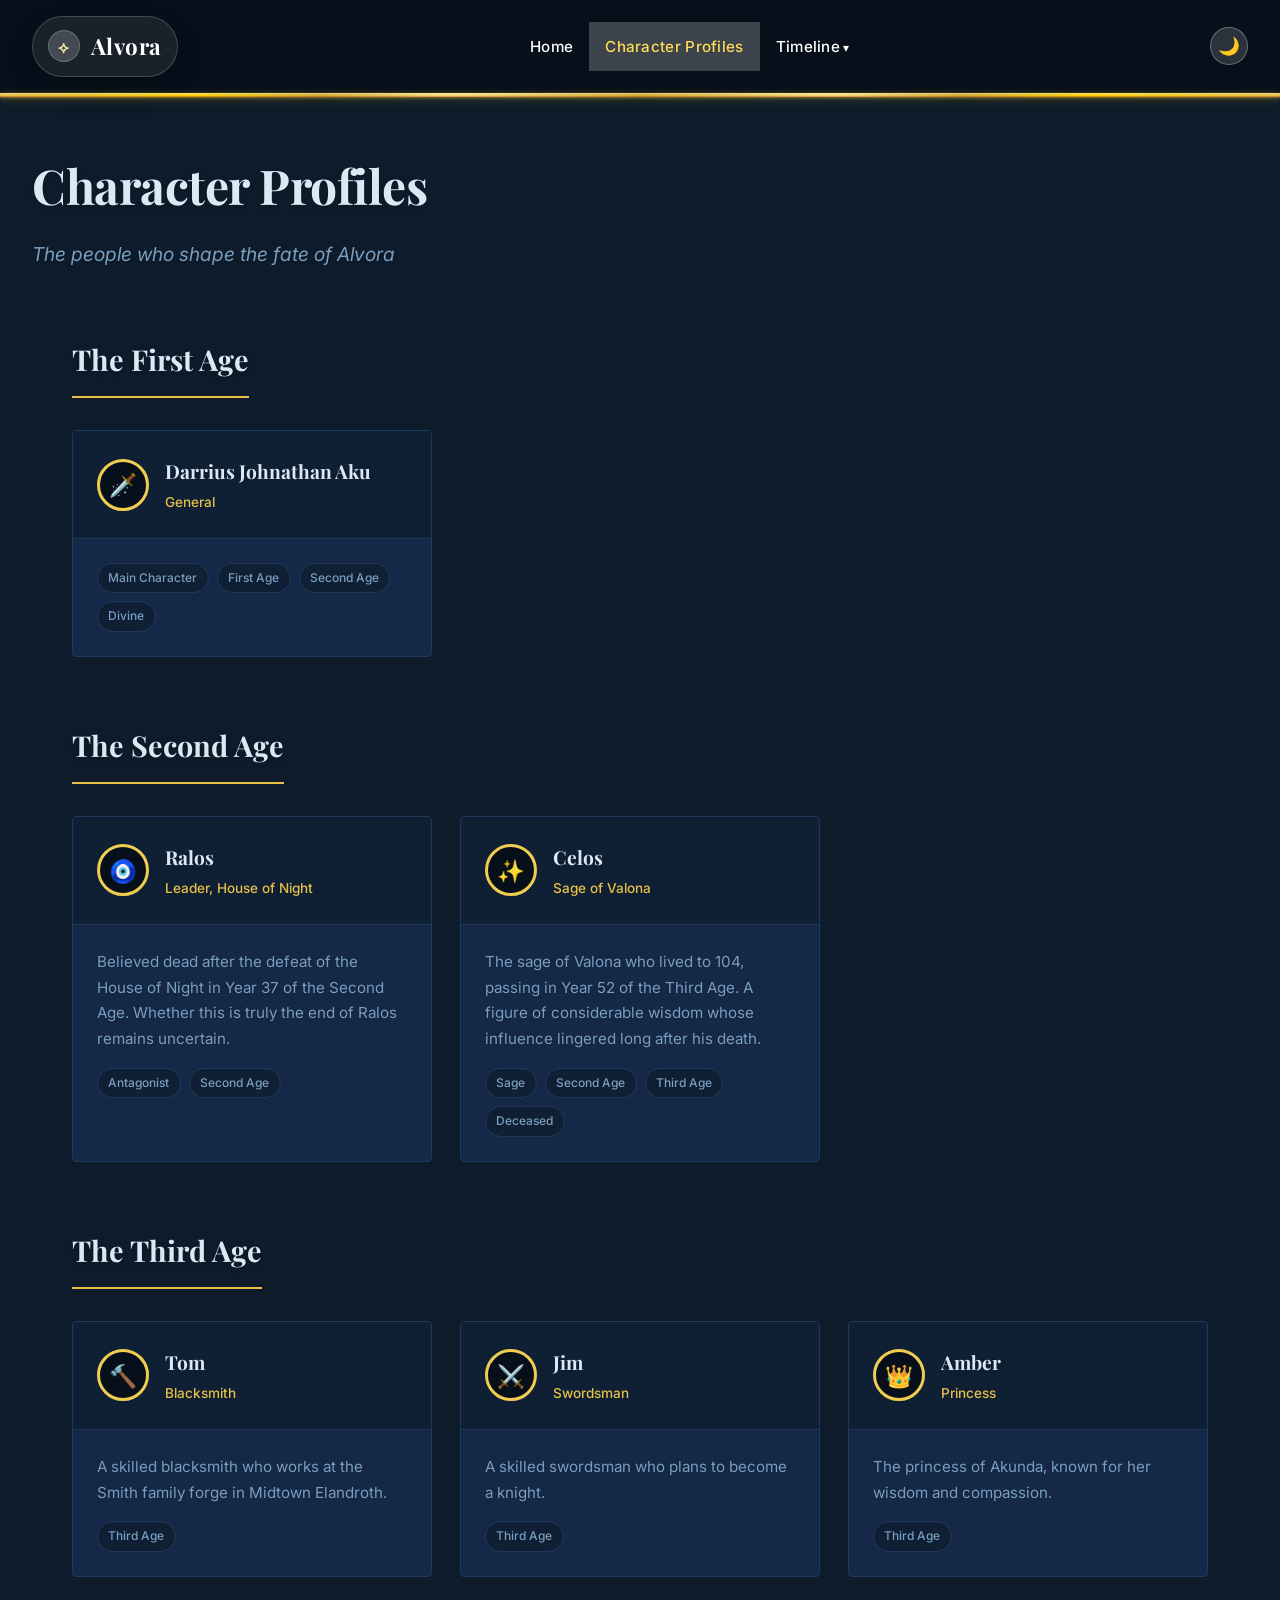
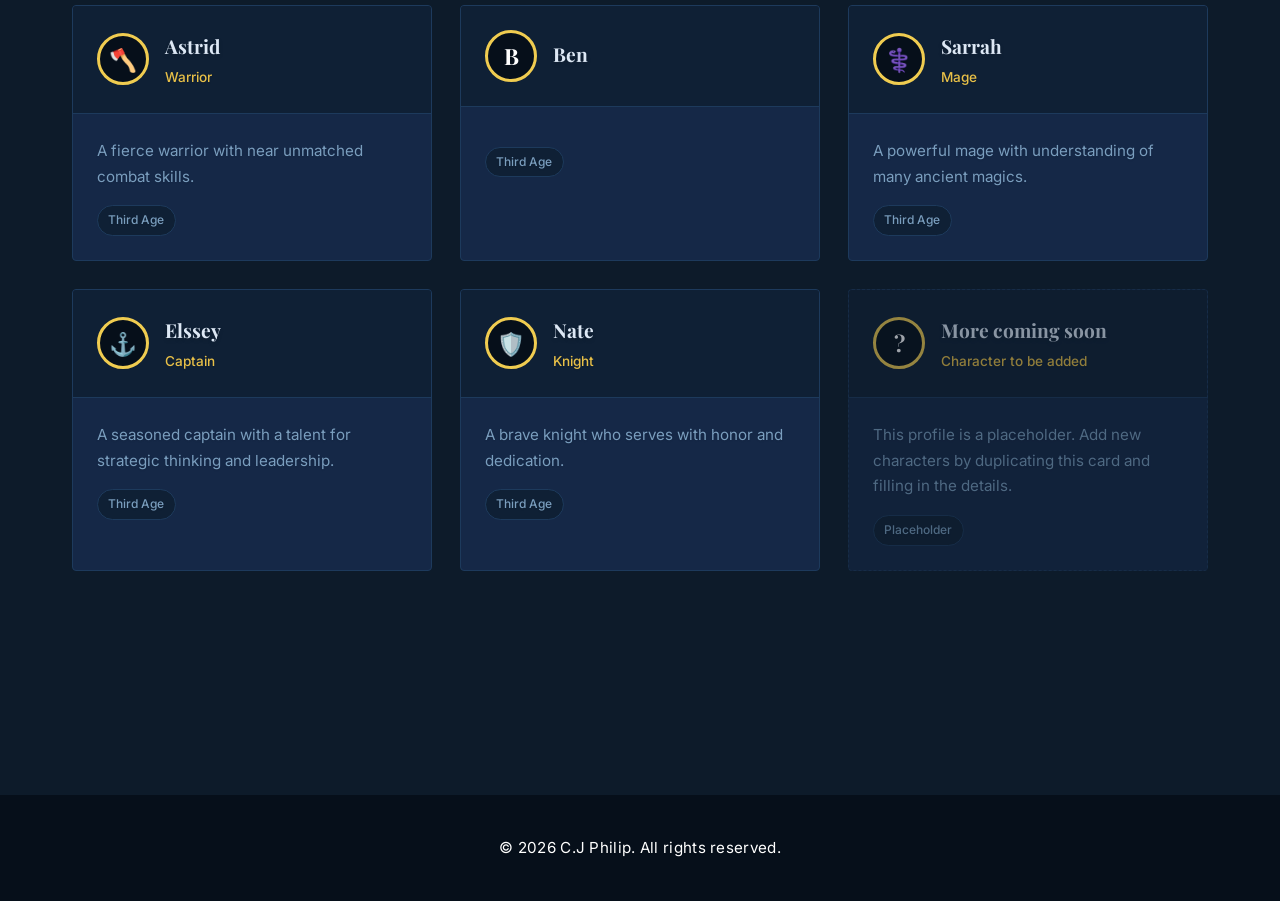
==== commit c7abdebf: "Add files via upload" ====
--- a/character-profiles.html
+++ b/character-profiles.html
@@ -4,7 +4,7 @@
     <meta charset="UTF-8">
     <meta name="viewport" content="width=device-width, initial-scale=1.0">
     <title>Character Profiles — Alvora</title>
-    <link rel="icon" type="image/png" href="favicon.png">
+    <link rel="icon" type="image/svg+xml" href="favicon.svg">
     <link rel="preconnect" href="https://fonts.googleapis.com">
     <link rel="preconnect" href="https://fonts.gstatic.com" crossorigin>
     <link href="https://fonts.googleapis.com/css2?family=Inter:wght@300;400;500;600;700&family=Playfair+Display:wght@400;600;700&display=swap" rel="stylesheet">
@@ -44,40 +44,199 @@
 
         <section class="profiles-section fade-in-section">
             <div class="age-group">
+                <h2 class="age-label">The First Age</h2>
+                <div class="profiles-grid">
+
+                    <div class="profile-card">
+                        <div class="profile-header">
+                            <div class="profile-avatar">🗡️</div>
+                            <div class="profile-meta">
+                                <h3 class="profile-name">Darrius Johnathan Aku</h3>
+                                <p class="profile-role">General</p>
+                            </div>
+                        </div>
+                        <div class="profile-body">
+                            <div class="profile-tags">
+                                <span class="tag">Main Character</span>
+                                <span class="tag">First Age</span>
+                                <span class="tag">Second Age</span>
+                                <span class="tag">Divine</span>
+                            </div>
+                        </div>
+                    </div>
+                    
+                </div>
+            </div>
+            <div class="age-group">
+                <h2 class="age-label">The Second Age</h2>
+                <div class="profiles-grid">
+
+                    <div class="profile-card">
+                        <div class="profile-header">
+                            <div class="profile-avatar">🧿</div>
+                            <div class="profile-meta">
+                                <h3 class="profile-name">Ralos</h3>
+                                <p class="profile-role">Leader, House of Night</p>
+                            </div>
+                        </div>
+                        <div class="profile-body">
+                            <p class="profile-desc">Believed dead after the defeat of the House of Night in Year 37 of the Second Age. Whether this is truly the end of Ralos remains uncertain.</p>
+                            <div class="profile-tags">
+                                <span class="tag">Antagonist</span>
+                                <span class="tag">Second Age</span>
+                            </div>
+                        </div>
+                    </div>
+
+                    <div class="profile-card">
+                        <div class="profile-header">
+                            <div class="profile-avatar">✨</div>
+                            <div class="profile-meta">
+                                <h3 class="profile-name">Celos</h3>
+                                <p class="profile-role">Sage of Valona</p>
+                            </div>
+                        </div>
+                        <div class="profile-body">
+                            <p class="profile-desc">The sage of Valona who lived to 104, passing in Year 52 of the Third Age. A figure of considerable wisdom whose influence lingered long after his death.</p>
+                            <div class="profile-tags">
+                                <span class="tag">Sage</span>
+                                <span class="tag">Second Age</span>
+                                <span class="tag">Third Age</span>
+                                <span class="tag">Deceased</span>
+                            </div>
+                        </div>
+                    </div>
+
+                </div>
+            </div>
+            <div class="age-group">
                 <h2 class="age-label">The Third Age</h2>
                 <div class="profiles-grid">
 
                     <div class="profile-card">
                         <div class="profile-header">
-                            <div class="profile-avatar">R</div>
-                            <div class="profile-meta">
-                                <h3 class="profile-name">Ralos</h3>
-                                <p class="profile-role">Leader, House of Night</p>
-                            </div>
-                        </div>
-                        <div class="profile-body">
-                            <p class="profile-desc">Believed dead after the defeat of the House of Night in Year 37 of the Third Age. Whether this is truly the end of Ralos remains uncertain.</p>
-                            <div class="profile-tags">
-                                <span class="tag">Antagonist</span>
-                                <span class="tag">Third Age</span>
-                            </div>
-                        </div>
-                    </div>
-
-                    <div class="profile-card">
-                        <div class="profile-header">
-                            <div class="profile-avatar">C</div>
-                            <div class="profile-meta">
-                                <h3 class="profile-name">Celos</h3>
-                                <p class="profile-role">Sage of Valona</p>
-                            </div>
-                        </div>
-                        <div class="profile-body">
-                            <p class="profile-desc">The sage of Valona who lived to 104, passing in Year 52 of the Third Age. A figure of considerable wisdom whose influence lingered long after his death.</p>
-                            <div class="profile-tags">
-                                <span class="tag">Sage</span>
-                                <span class="tag">Third Age</span>
-                                <span class="tag">Deceased</span>
+                            <div class="profile-avatar">🔨</div>
+                            <div class="profile-meta">
+                                <h3 class="profile-name">Tom</h3>
+                                <p class="profile-role">Blacksmith</p>
+                            </div>
+                        </div>
+                        <div class="profile-body">
+                            <p class="profile-desc">A skilled blacksmith who works at the Smith family forge in Midtown Elandroth.</p>
+                            <div class="profile-tags">
+                                <span class="tag">Third Age</span>
+                            </div>
+                        </div>
+                    </div>
+
+                    <div class="profile-card">
+                        <div class="profile-header">
+                            <div class="profile-avatar">⚔️</div>
+                            <div class="profile-meta">
+                                <h3 class="profile-name">Jim</h3>
+                                <p class="profile-role">Swordsman</p>
+                            </div>
+                        </div>
+                        <div class="profile-body">
+                            <p class="profile-desc">A skilled swordsman who plans to become a knight.</p>
+                            <div class="profile-tags">
+                                <span class="tag">Third Age</span>
+                            </div>
+                        </div>
+                    </div>
+
+                    <div class="profile-card">
+                        <div class="profile-header">
+                            <div class="profile-avatar">👑</div>
+                            <div class="profile-meta">
+                                <h3 class="profile-name">Amber</h3>
+                                <p class="profile-role">Princess</p>
+                            </div>
+                        </div>
+                        <div class="profile-body">
+                            <p class="profile-desc">The princess of Akunda, known for her wisdom and compassion.</p>
+                            <div class="profile-tags">
+                                <span class="tag">Third Age</span>
+                            </div>
+                        </div>
+                    </div>
+
+                    <div class="profile-card">
+                        <div class="profile-header">
+                            <div class="profile-avatar">🪓</div>
+                            <div class="profile-meta">
+                                <h3 class="profile-name">Astrid</h3>
+                                <p class="profile-role">Warrior</p>
+                            </div>
+                        </div>
+                        <div class="profile-body">
+                            <p class="profile-desc">A fierce warrior with near unmatched combat skills.</p>
+                            <div class="profile-tags">
+                                <span class="tag">Third Age</span>
+                            </div>
+                        </div>
+                    </div>
+
+                    <div class="profile-card">
+                        <div class="profile-header">
+                            <div class="profile-avatar">B</div>
+                            <div class="profile-meta">
+                                <h3 class="profile-name">Ben</h3>
+                                <p class="profile-role"></p>
+                            </div>
+                        </div>
+                        <div class="profile-body">
+                            <p class="profile-desc"></p>
+                            <div class="profile-tags">
+                                <span class="tag">Third Age</span>
+                            </div>
+                        </div>
+                    </div>
+
+                    <div class="profile-card">
+                        <div class="profile-header">
+                            <div class="profile-avatar">⚕️</div>
+                            <div class="profile-meta">
+                                <h3 class="profile-name">Sarrah</h3>
+                                <p class="profile-role">Mage</p>
+                            </div>
+                        </div>
+                        <div class="profile-body">
+                            <p class="profile-desc">A powerful mage with understanding of many ancient magics.</p>
+                            <div class="profile-tags"> 
+                                <span class="tag">Third Age</span>
+                            </div>
+                        </div>
+                    </div>
+
+                    <div class="profile-card">
+                        <div class="profile-header">
+                            <div class="profile-avatar">⚓</div>
+                            <div class="profile-meta">
+                                <h3 class="profile-name">Elssey</h3>
+                                <p class="profile-role">Captain</p>
+                            </div>
+                        </div>
+                        <div class="profile-body">
+                            <p class="profile-desc">A seasoned captain with a talent for strategic thinking and leadership.</p>
+                            <div class="profile-tags">
+                                <span class="tag">Third Age</span>
+                            </div>
+                        </div>
+                    </div>
+
+                    <div class="profile-card">
+                        <div class="profile-header">
+                            <div class="profile-avatar">🛡️</div>
+                            <div class="profile-meta">
+                                <h3 class="profile-name">Nate</h3>
+                                <p class="profile-role">Knight</p>
+                            </div>
+                        </div>
+                        <div class="profile-body">
+                            <p class="profile-desc">A brave knight who serves with honor and dedication.</p>
+                            <div class="profile-tags">
+                                <span class="tag">Third Age</span>
                             </div>
                         </div>
                     </div>
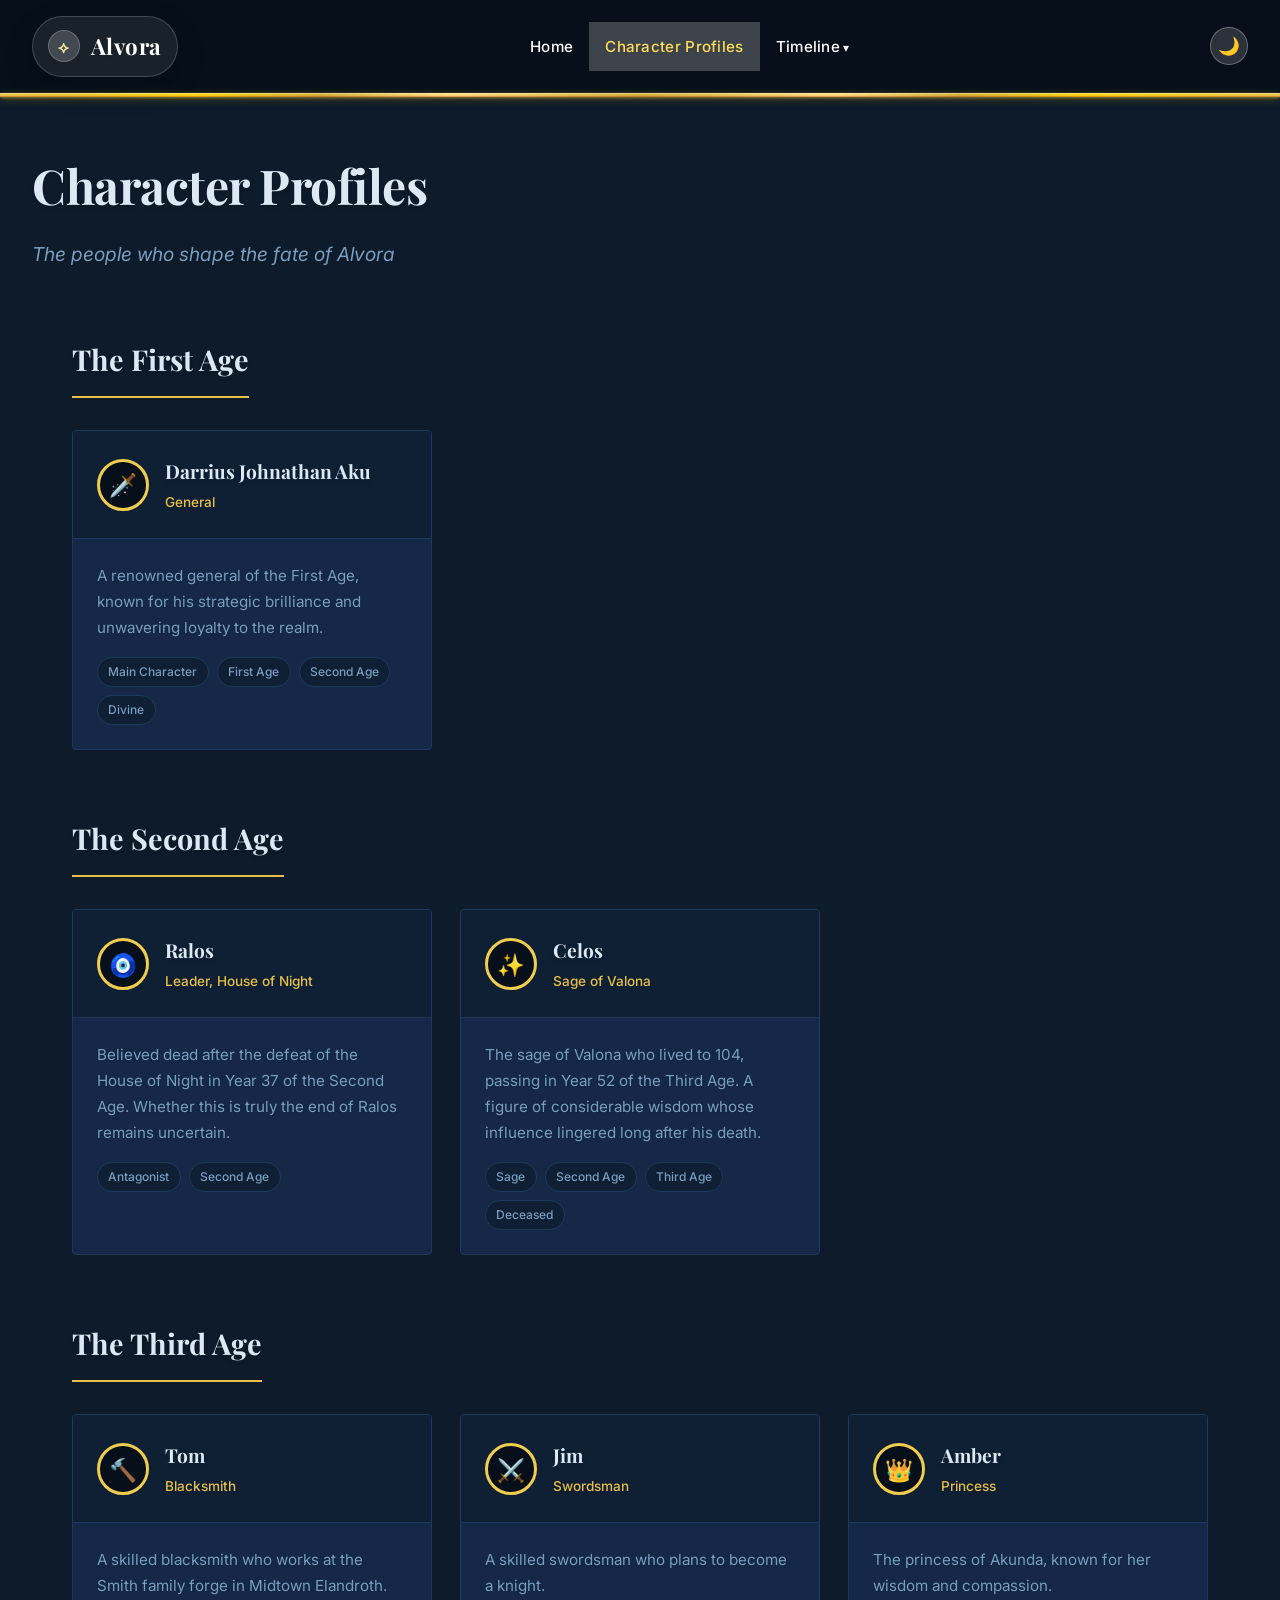
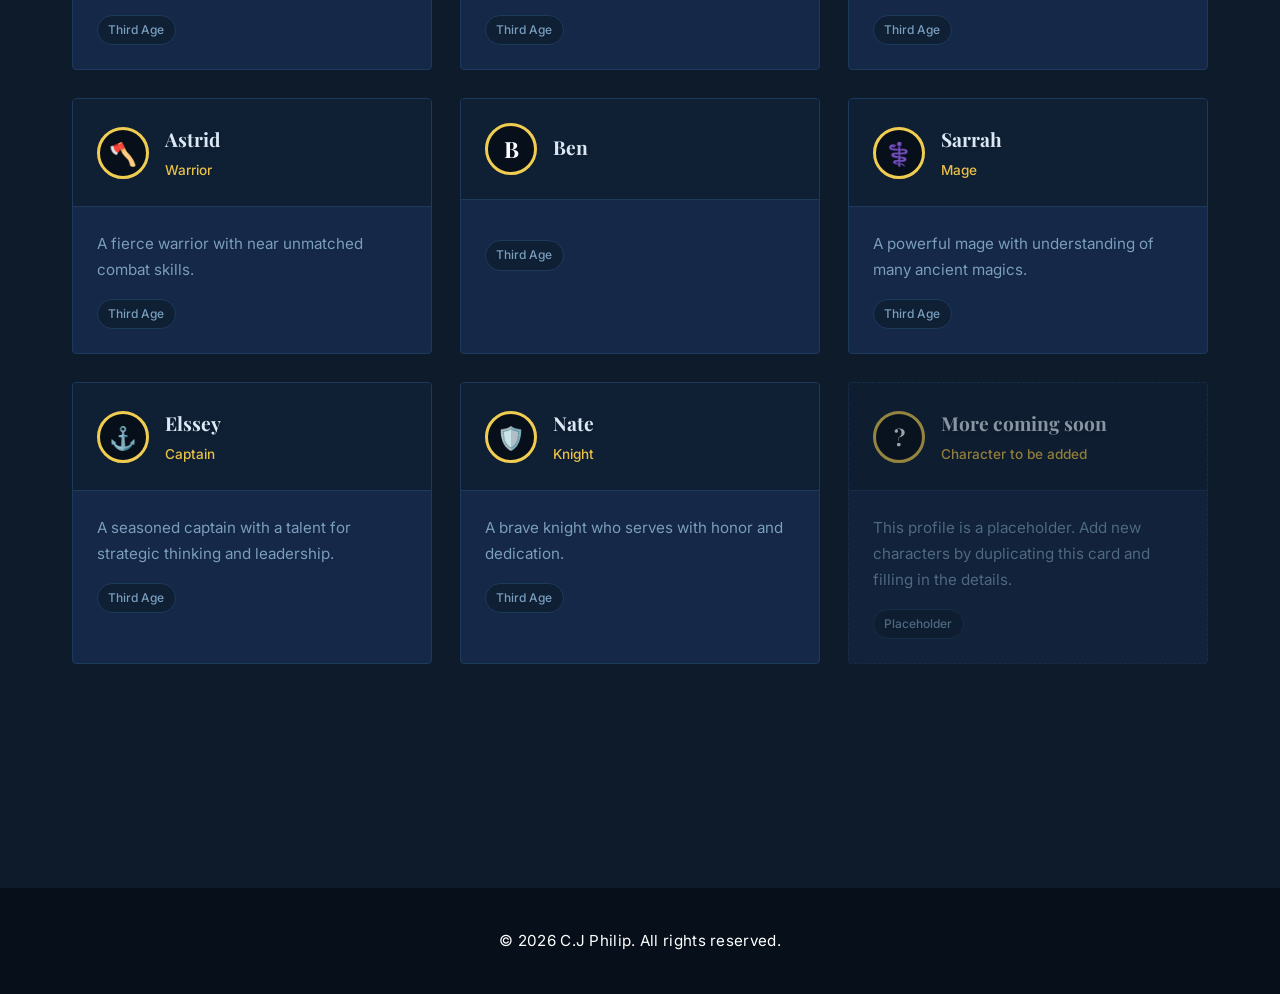
==== commit 8e96d3a2: "Add files via upload" ====
--- a/character-profiles.html
+++ b/character-profiles.html
@@ -56,6 +56,7 @@
                             </div>
                         </div>
                         <div class="profile-body">
+                            <p class="profile-desc">A renowned general of the First Age, known for his strategic brilliance and unwavering loyalty to the realm.</p>
                             <div class="profile-tags">
                                 <span class="tag">Main Character</span>
                                 <span class="tag">First Age</span>
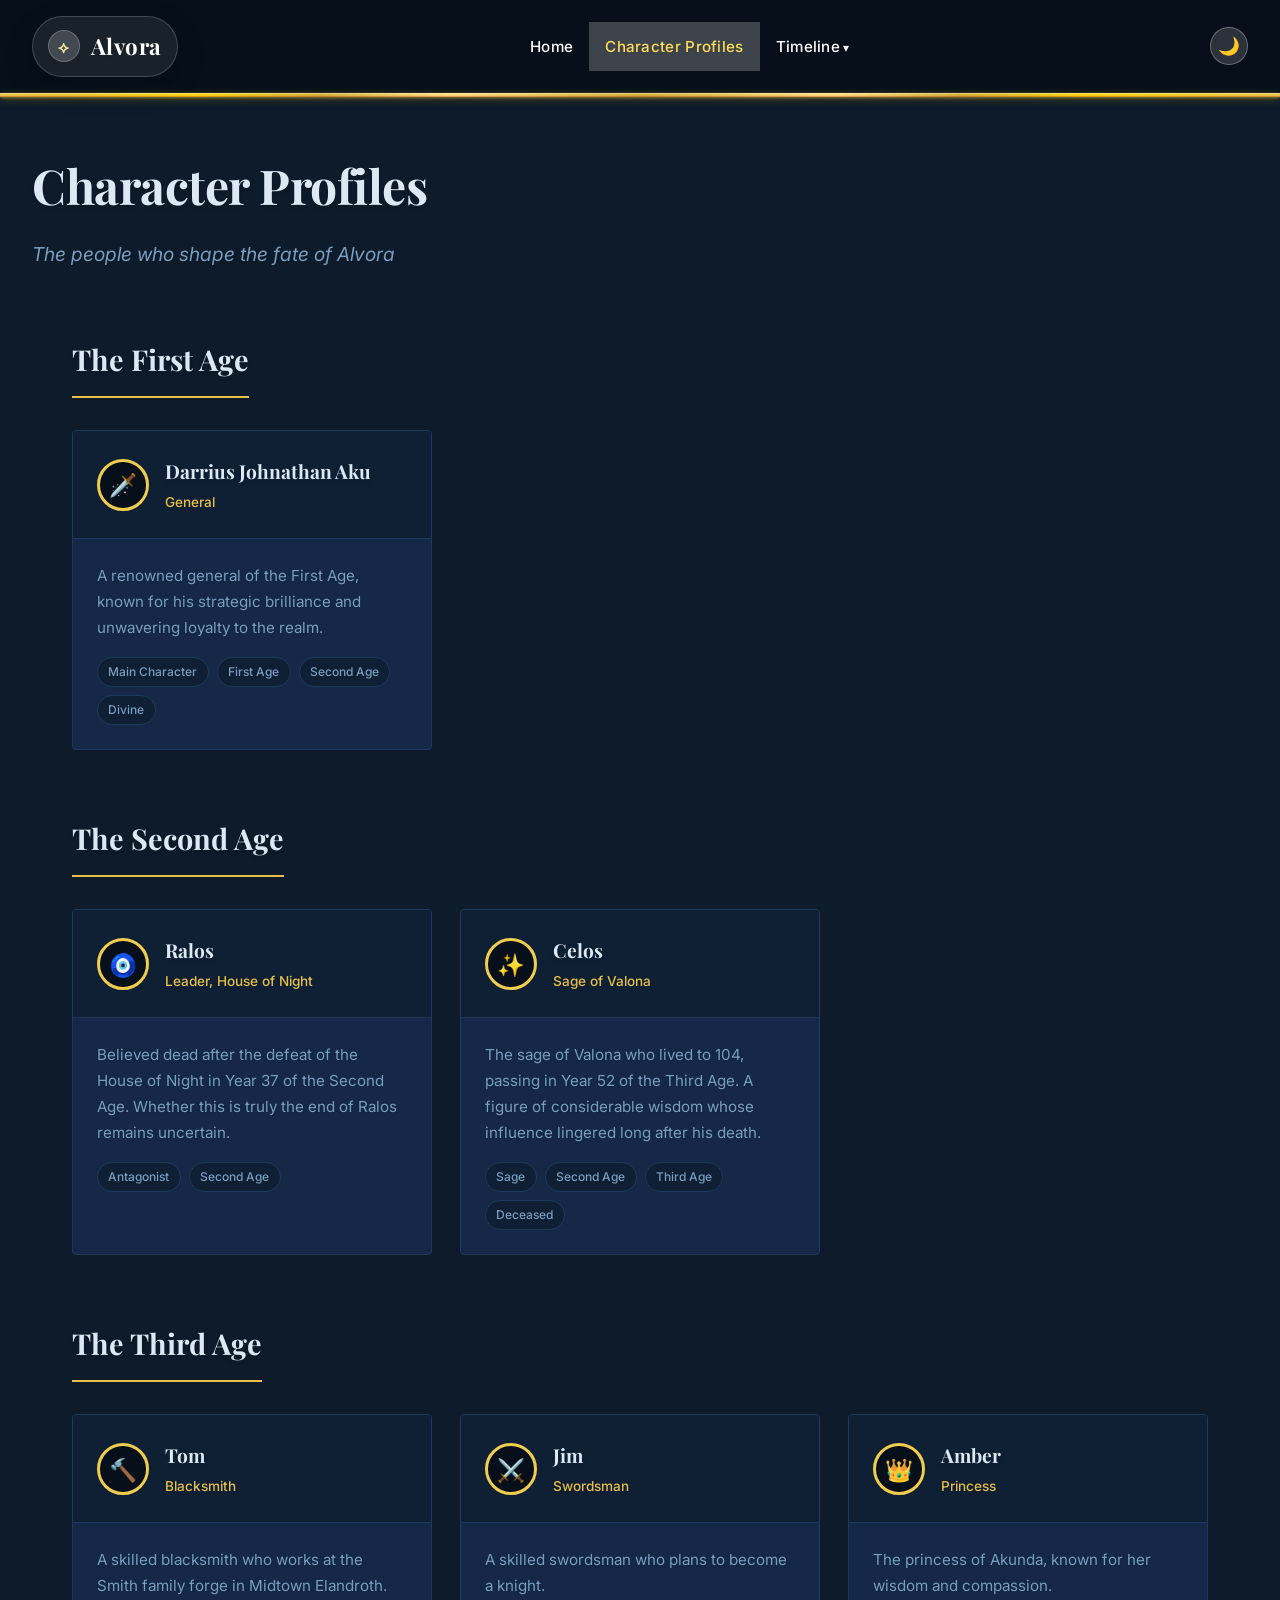
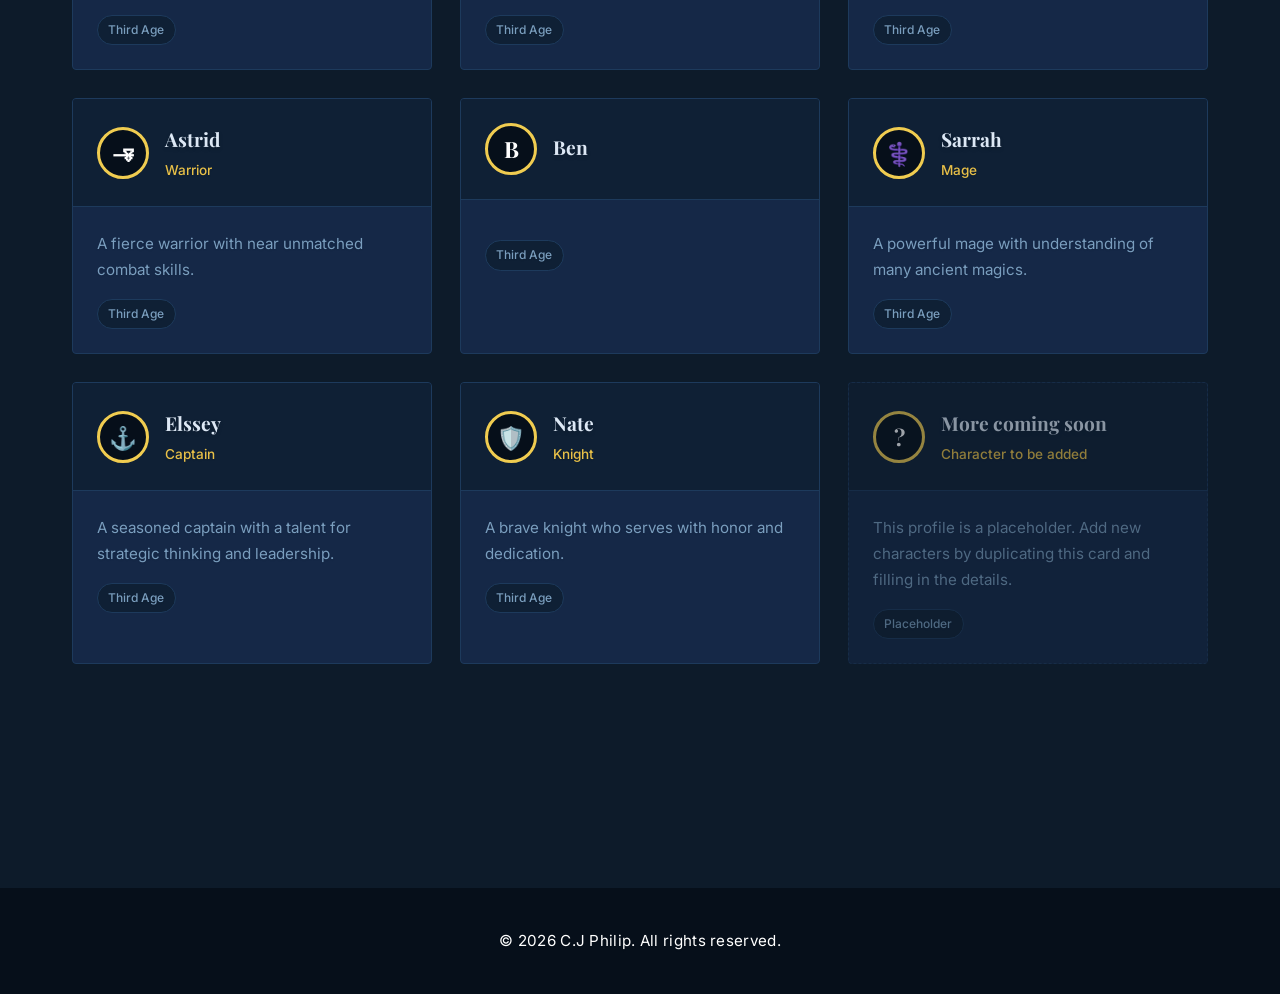
==== commit fb26c62b: "Change avatar emoji for Astrid profile" ====
--- a/character-profiles.html
+++ b/character-profiles.html
@@ -164,7 +164,7 @@
 
                     <div class="profile-card">
                         <div class="profile-header">
-                            <div class="profile-avatar">🪓</div>
+                            <div class="profile-avatar">𐃈</div>
                             <div class="profile-meta">
                                 <h3 class="profile-name">Astrid</h3>
                                 <p class="profile-role">Warrior</p>
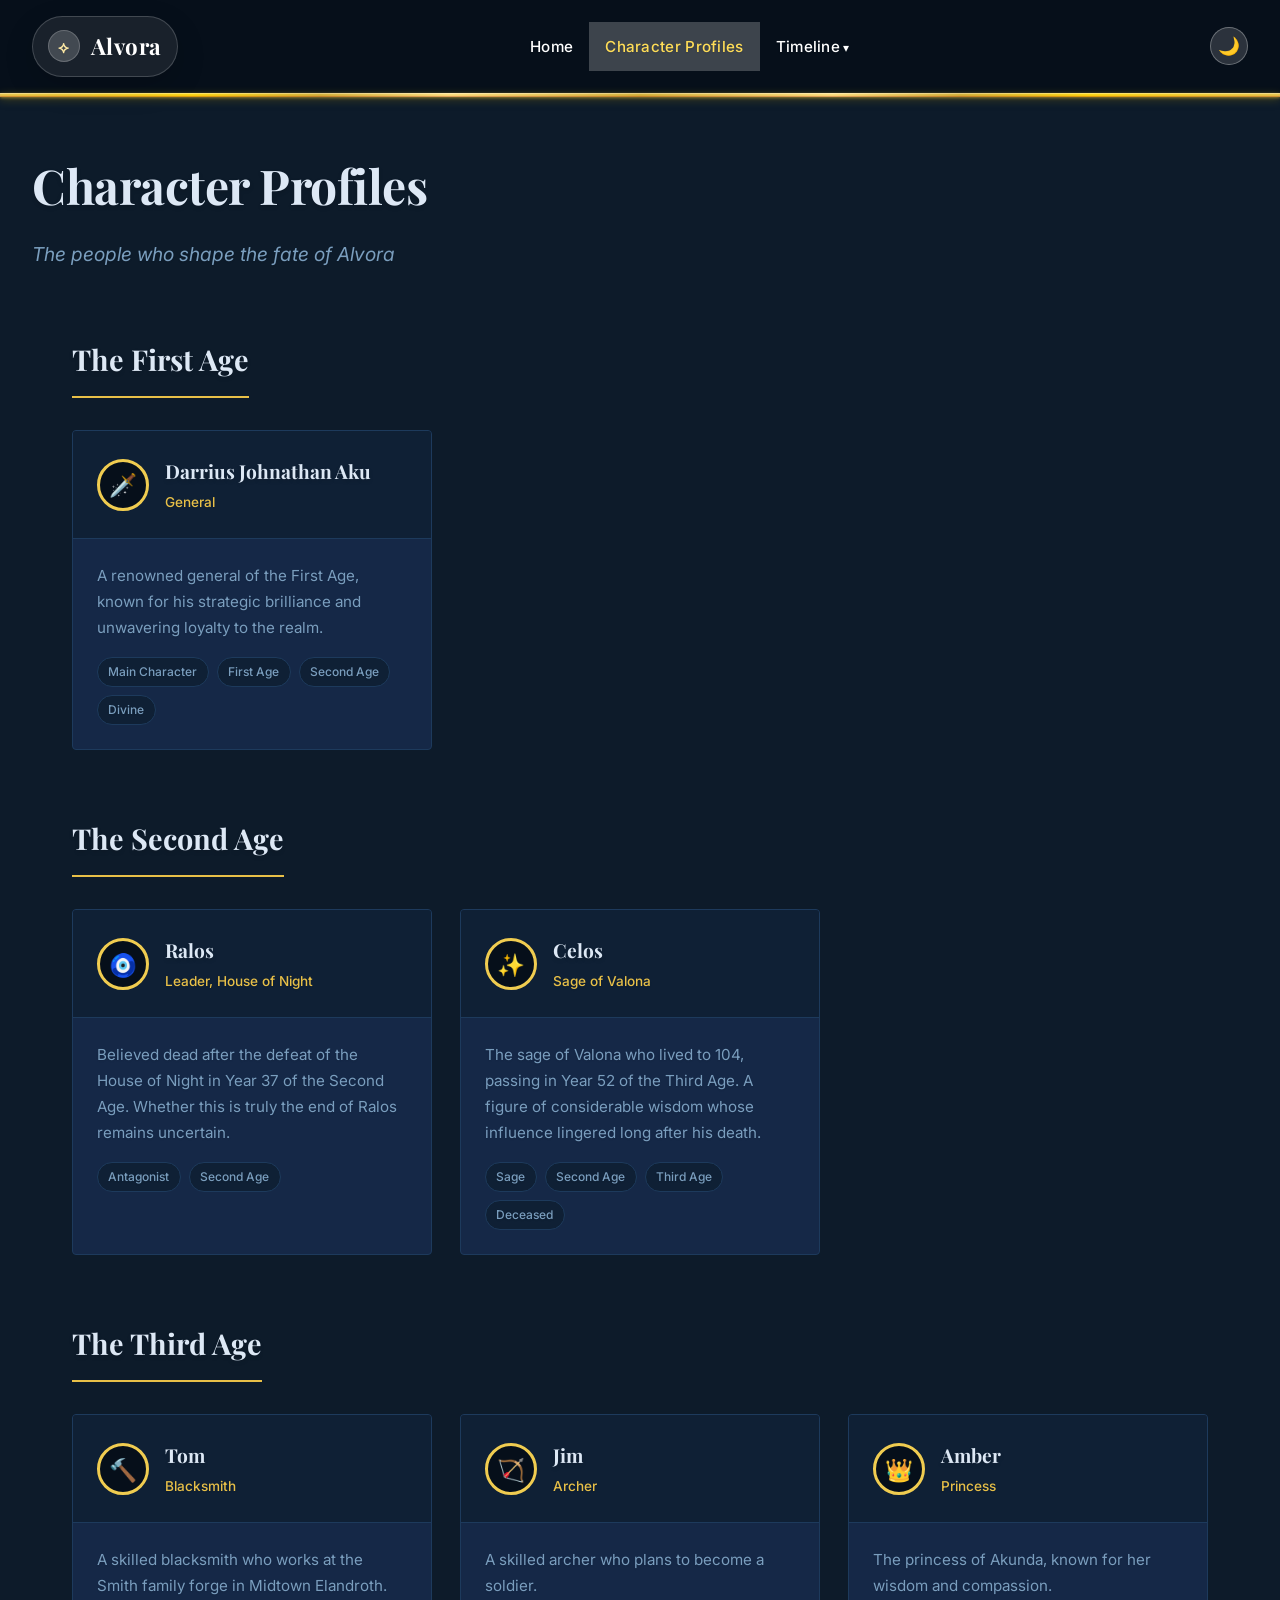
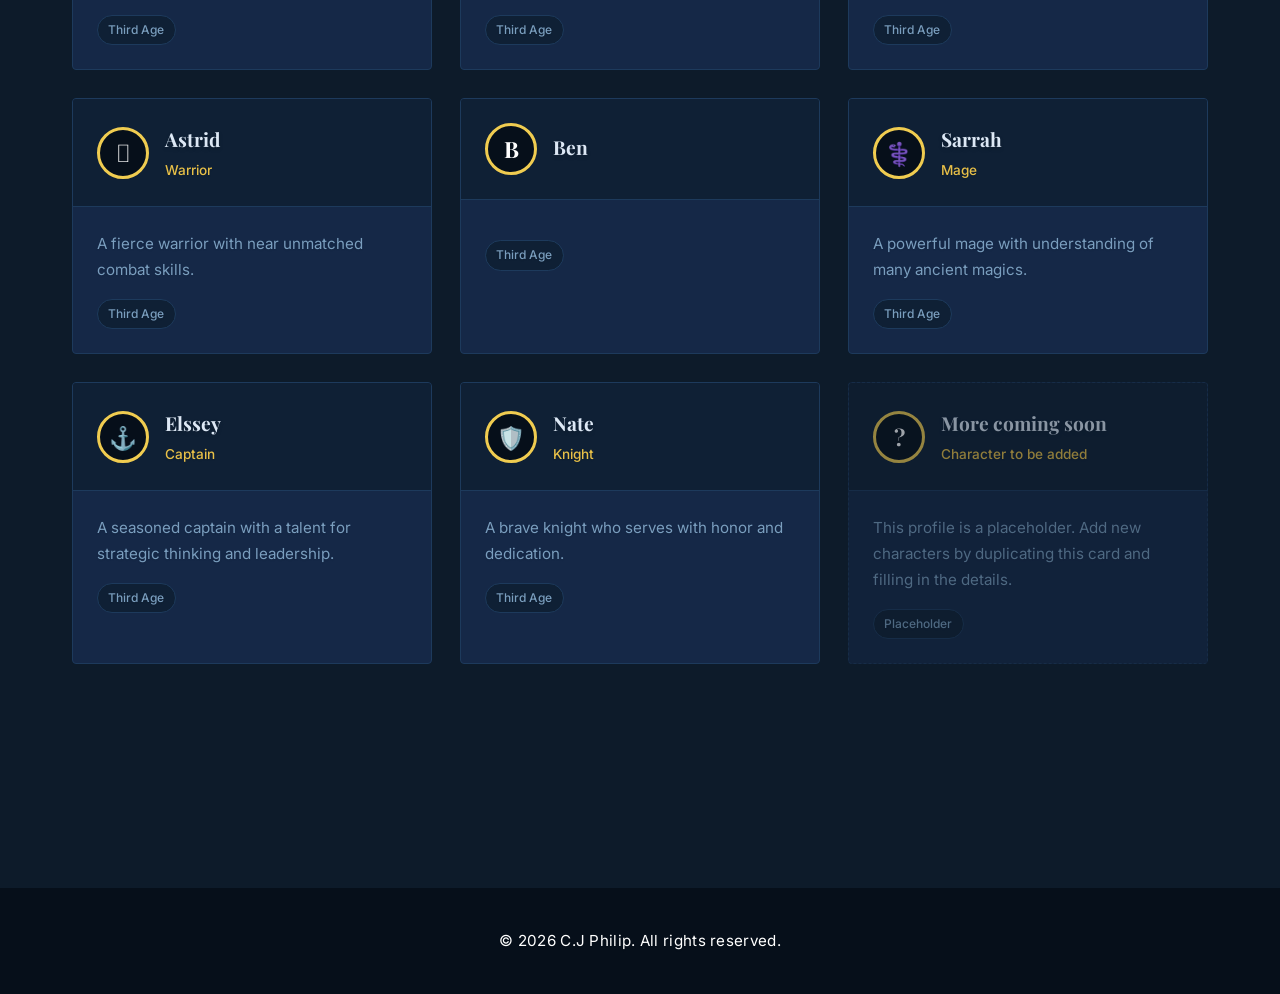
==== commit fee8de1f: "Add files via upload" ====
--- a/character-profiles.html
+++ b/character-profiles.html
@@ -132,14 +132,14 @@
 
                     <div class="profile-card">
                         <div class="profile-header">
-                            <div class="profile-avatar">⚔️</div>
+                            <div class="profile-avatar">🏹</div>
                             <div class="profile-meta">
                                 <h3 class="profile-name">Jim</h3>
-                                <p class="profile-role">Swordsman</p>
-                            </div>
-                        </div>
-                        <div class="profile-body">
-                            <p class="profile-desc">A skilled swordsman who plans to become a knight.</p>
+                                <p class="profile-role">Archer</p>
+                            </div>
+                        </div>
+                        <div class="profile-body">
+                            <p class="profile-desc">A skilled archer who plans to become a soldier.</p>
                             <div class="profile-tags">
                                 <span class="tag">Third Age</span>
                             </div>
@@ -164,7 +164,7 @@
 
                     <div class="profile-card">
                         <div class="profile-header">
-                            <div class="profile-avatar">𐃈</div>
+                            <div class="profile-avatar">𓌏</div>
                             <div class="profile-meta">
                                 <h3 class="profile-name">Astrid</h3>
                                 <p class="profile-role">Warrior</p>
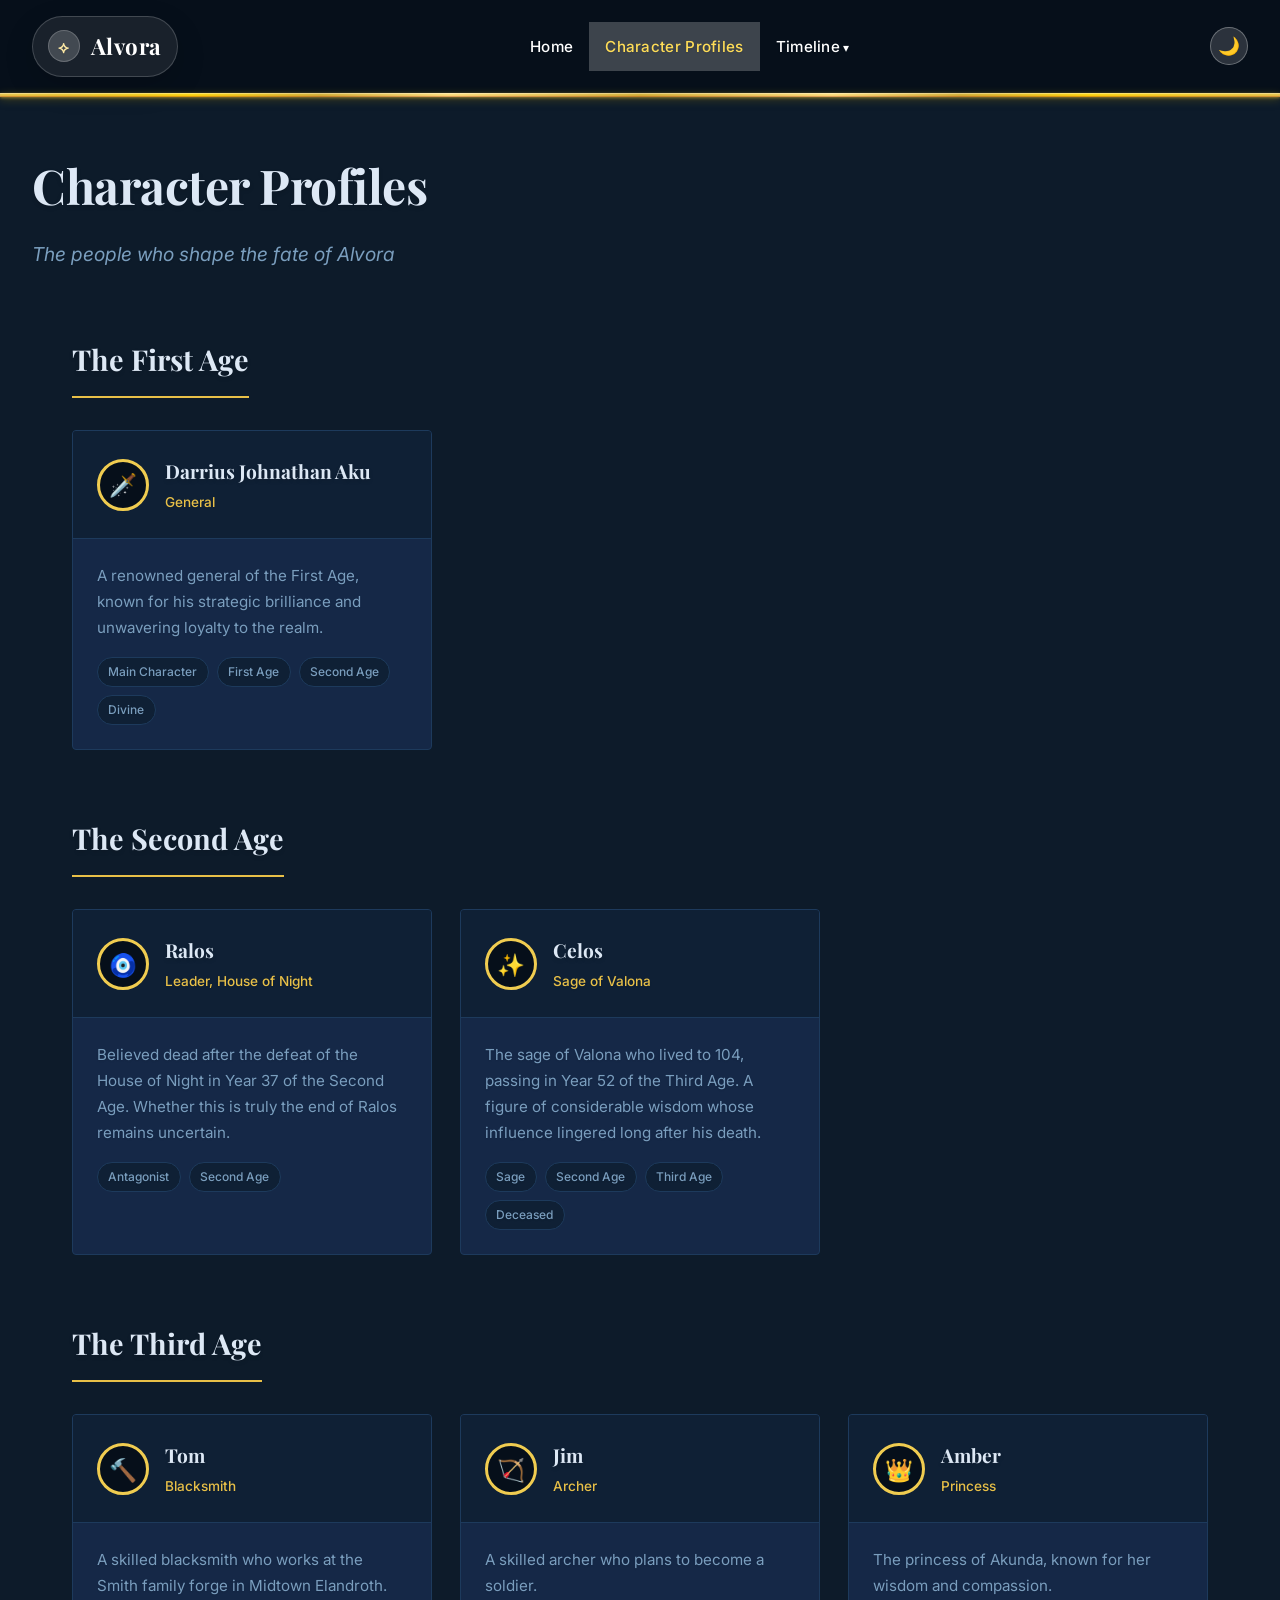
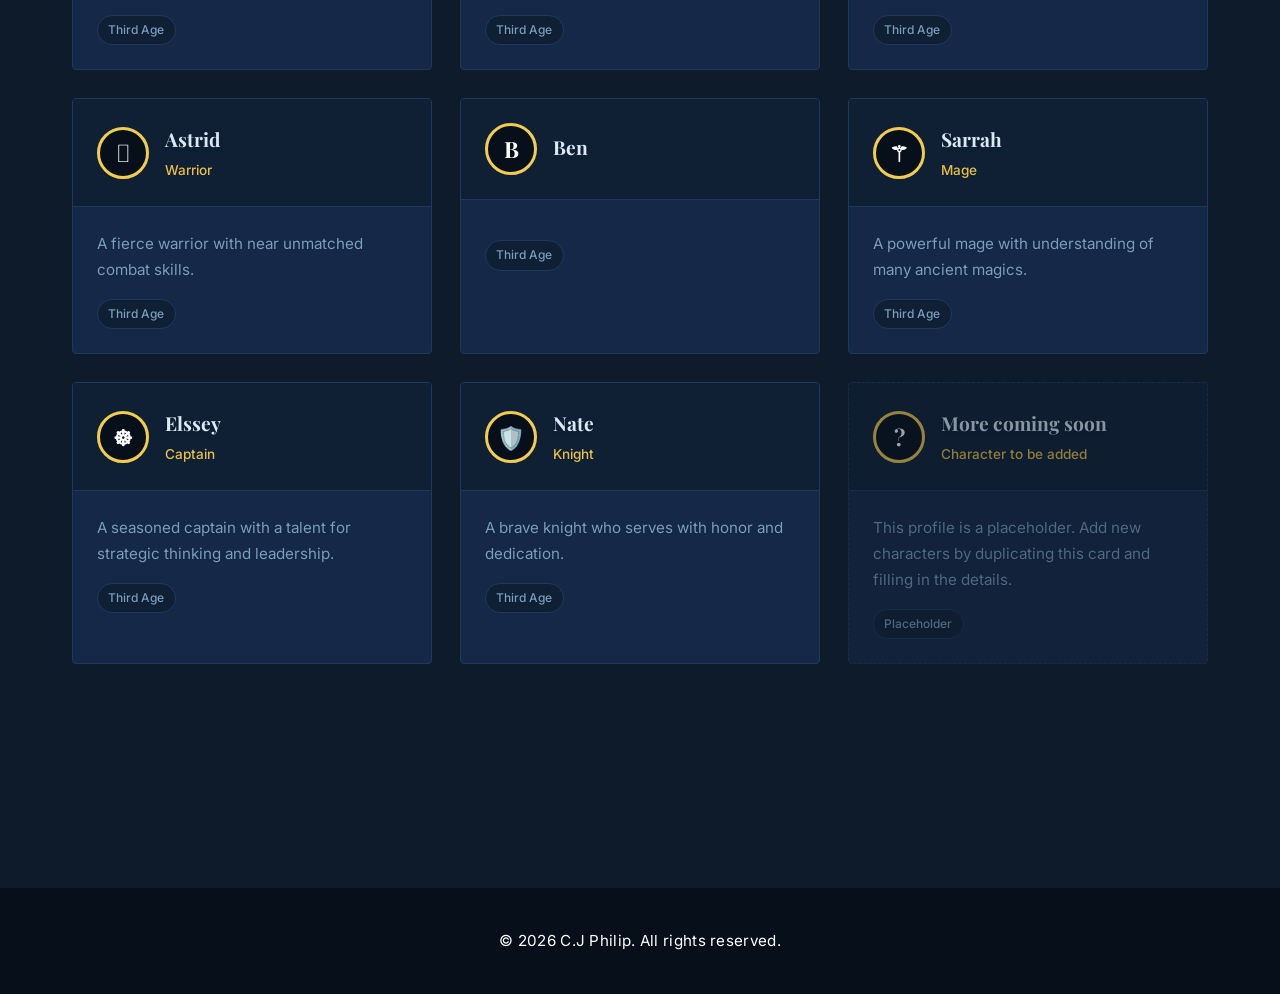
==== commit a77dc508: "Add files via upload" ====
--- a/character-profiles.html
+++ b/character-profiles.html
@@ -196,7 +196,7 @@
 
                     <div class="profile-card">
                         <div class="profile-header">
-                            <div class="profile-avatar">⚕️</div>
+                            <div class="profile-avatar">⚚</div>
                             <div class="profile-meta">
                                 <h3 class="profile-name">Sarrah</h3>
                                 <p class="profile-role">Mage</p>
@@ -212,7 +212,7 @@
 
                     <div class="profile-card">
                         <div class="profile-header">
-                            <div class="profile-avatar">⚓</div>
+                            <div class="profile-avatar">☸</div>
                             <div class="profile-meta">
                                 <h3 class="profile-name">Elssey</h3>
                                 <p class="profile-role">Captain</p>
